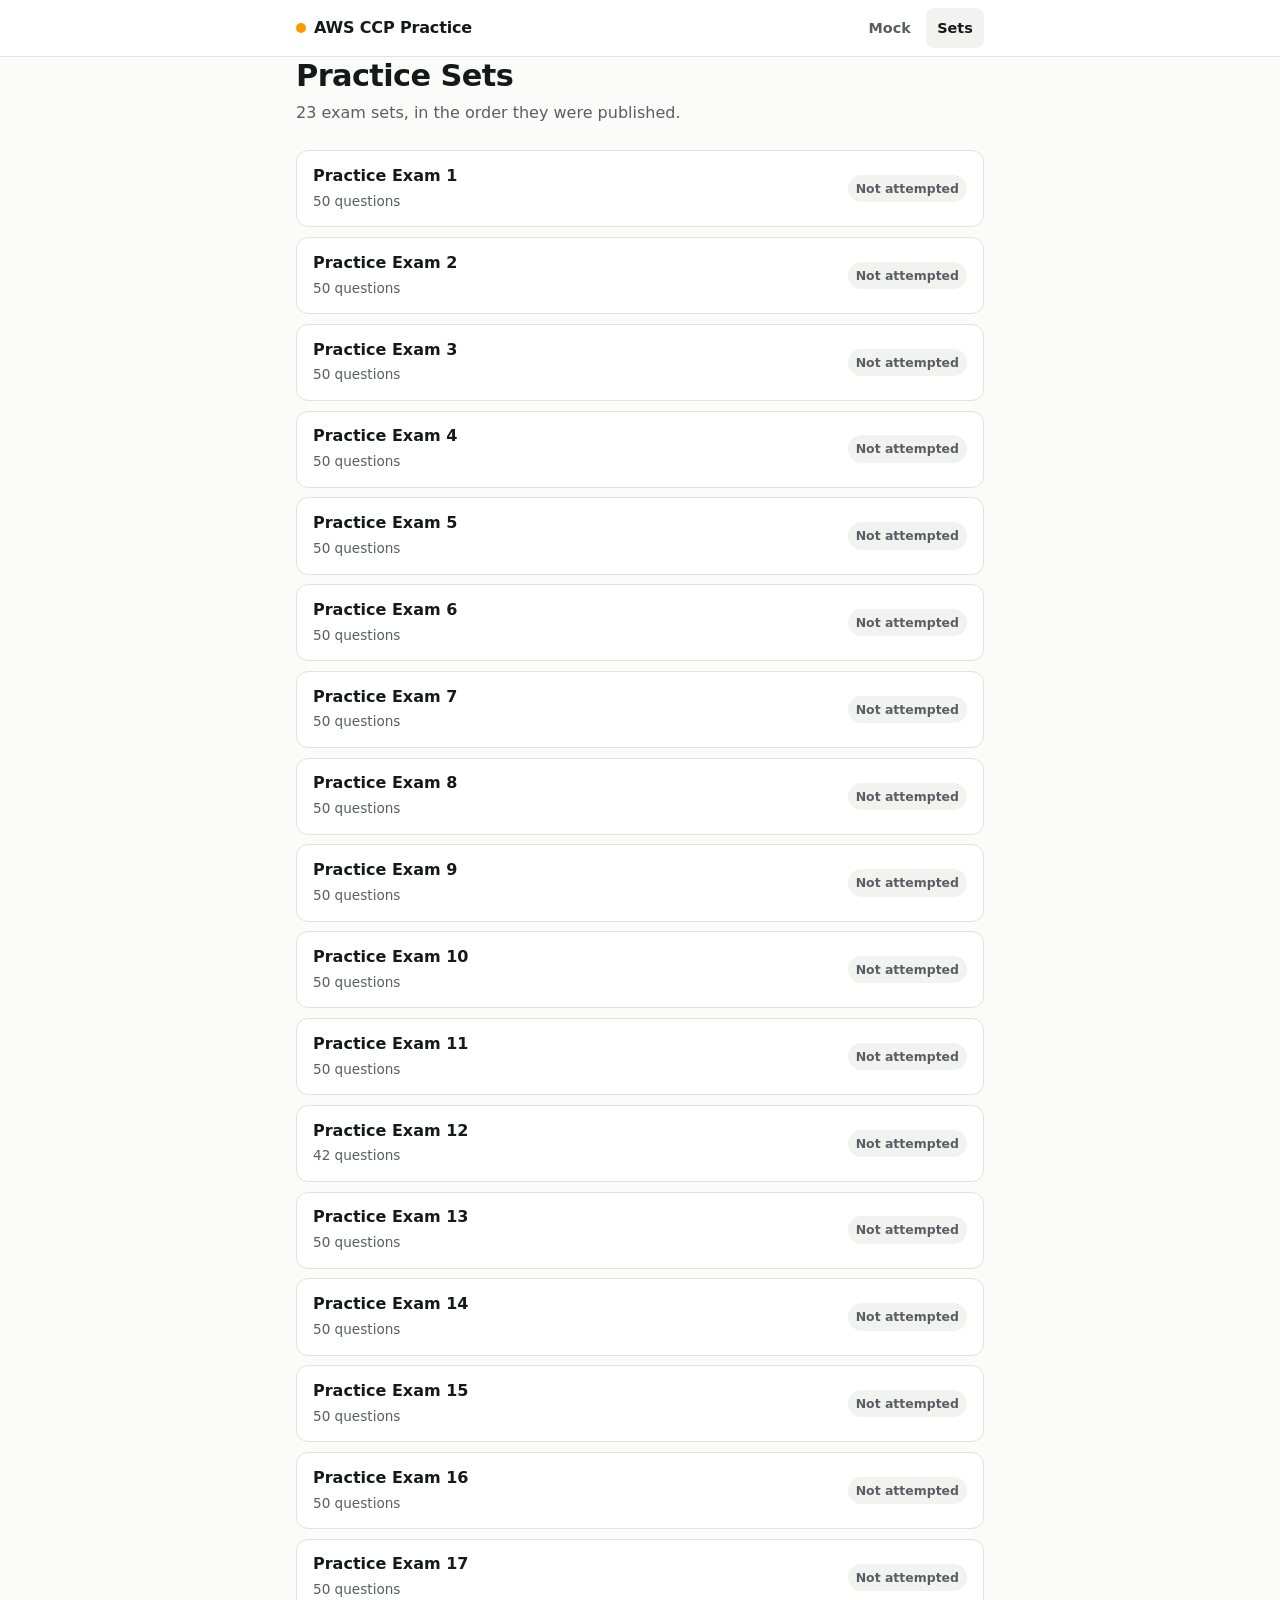
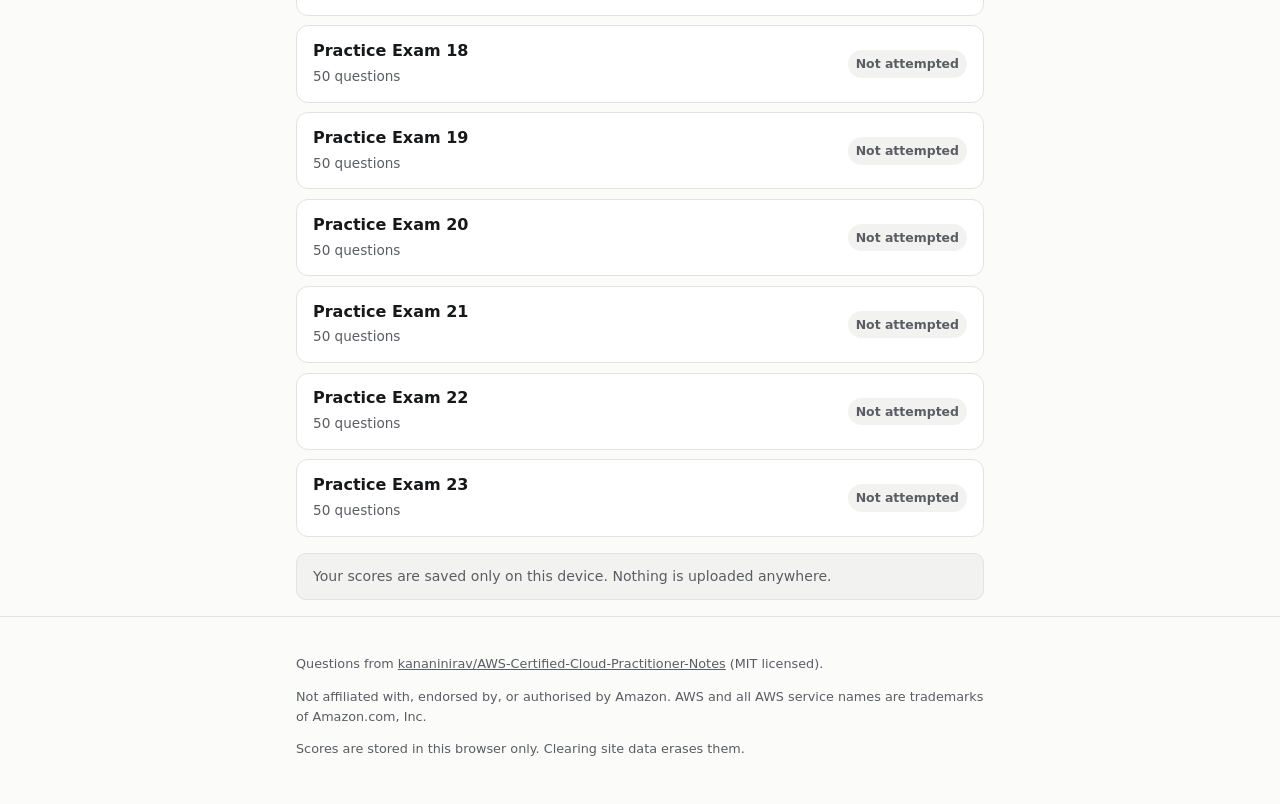
==== sets.html @ cf1a23a7 "AWS CCP Practice: offline PWA reviewer for 1,142 Cloud Practitioner questions Static vanilla HTML/CS" ====
<!DOCTYPE html>
<html lang="en">
<head>
<meta charset="utf-8">
<meta name="viewport" content="width=device-width, initial-scale=1, viewport-fit=cover">
<title>Practice Sets · AWS CCP Practice</title>
<meta name="description" content="The 23 published AWS Cloud Practitioner practice exam sets with your local scores.">
<meta name="theme-color" content="#ff9900">
<link rel="manifest" href="manifest.webmanifest">
<link rel="icon" href="assets/favicon.svg" type="image/svg+xml">
<link rel="apple-touch-icon" href="assets/icon-192.png">
<link rel="stylesheet" href="style.css">
<meta name="apple-mobile-web-app-capable" content="yes">
<meta name="apple-mobile-web-app-title" content="CCP Practice">
</head>
<body data-page="sets">

<header class="site-header">
  <div class="wrap">
    <a class="brand" href="index.html"><span class="dot"></span>AWS CCP Practice</a>
    <nav class="nav" aria-label="Main">
      <a href="index.html">Mock</a>
      <a href="sets.html" aria-current="page">Sets</a>
    </nav>
  </div>
</header>

<main class="wrap" id="app">
  <p class="lede">Loading exam sets…</p>
</main>

<footer class="site-footer">
  <div class="wrap">
    <p>
      Questions from
      <a href="https://github.com/kananinirav/AWS-Certified-Cloud-Practitioner-Notes" target="_blank" rel="noopener noreferrer">kananinirav/AWS-Certified-Cloud-Practitioner-Notes</a>
      (MIT licensed).
    </p>
    <p>Not affiliated with, endorsed by, or authorised by Amazon. AWS and all AWS service names are trademarks of Amazon.com, Inc.</p>
    <p>Scores are stored in this browser only. Clearing site data erases them.</p>
  </div>
</footer>

<script src="app.js"></script>
</body>
</html>
---- style.css ----
/* ============================================================================
   AWS CCP Practice — styles. Accessible-minimal, mobile-first, one column.
   ========================================================================== */

:root {
  --accent: #ff9900;
  --accent-ink: #1a1000;
  --bg: #fbfbfa;
  --surface: #ffffff;
  --surface-2: #f2f2f0;
  --ink: #17181a;
  --ink-2: #5a5d63;
  --line: #e2e2df;
  --ok: #147a4b;
  --bad: #c0392b;
  --warn: #a63b00;
  --radius: 12px;
  --tap: 48px;
  --maxw: 720px;
  color-scheme: light dark;
}

@media (prefers-color-scheme: dark) {
  :root {
    --bg: #131416;
    --surface: #1c1e21;
    --surface-2: #25282c;
    --ink: #f0f1f3;
    --ink-2: #a2a7ae;
    --line: #33373c;
    --ok: #4ade80;
    --bad: #f87171;
    --warn: #fdba74;
    --accent-ink: #1a1000;
  }
}

* { box-sizing: border-box; }

html { -webkit-text-size-adjust: 100%; }

body {
  margin: 0;
  background: var(--bg);
  color: var(--ink);
  font-family: system-ui, -apple-system, "Segoe UI", Roboto, "Helvetica Neue", Arial, sans-serif;
  font-size: 1rem;
  line-height: 1.55;
  padding-bottom: env(safe-area-inset-bottom);
}

.wrap {
  max-width: var(--maxw);
  margin: 0 auto;
  padding: 0 1rem;
}

/* ------------------------------------------------------------------ header */

.site-header {
  border-bottom: 1px solid var(--line);
  background: var(--surface);
  position: sticky;
  top: 0;
  z-index: 20;
}

.site-header .wrap {
  display: flex;
  align-items: center;
  justify-content: space-between;
  gap: 0.75rem;
  min-height: 56px;
}

.brand {
  font-weight: 700;
  font-size: 1rem;
  letter-spacing: -0.01em;
  color: var(--ink);
  text-decoration: none;
  display: inline-flex;
  align-items: center;
  gap: 0.5rem;
}

.brand .dot {
  width: 10px;
  height: 10px;
  border-radius: 50%;
  background: var(--accent);
  flex: none;
}

.nav { display: flex; gap: 0.25rem; }

.nav a {
  color: var(--ink-2);
  text-decoration: none;
  font-size: 0.9rem;
  font-weight: 600;
  padding: 0.5rem 0.7rem;
  border-radius: 8px;
  min-height: 40px;
  display: inline-flex;
  align-items: center;
}

.nav a[aria-current="page"] { color: var(--ink); background: var(--surface-2); }
.nav a:hover { color: var(--ink); }

/* ------------------------------------------------------------------- main */

main { padding: 1.5rem 0 3rem; }

h1 { font-size: 1.5rem; line-height: 1.25; letter-spacing: -0.02em; margin: 0 0 0.4rem; }
h2 { font-size: 1.1rem; margin: 2rem 0 0.75rem; letter-spacing: -0.01em; }
p.lede { color: var(--ink-2); margin: 0 0 1.5rem; }

/* ------------------------------------------------------------------ cards */

.card {
  background: var(--surface);
  border: 1px solid var(--line);
  border-radius: var(--radius);
  padding: 1rem;
}

.set-list { display: grid; gap: 0.6rem; padding: 0; margin: 0; list-style: none; }

.set-item {
  display: flex;
  align-items: center;
  justify-content: space-between;
  gap: 0.75rem;
  width: 100%;
  min-height: var(--tap);
  padding: 0.8rem 1rem;
  background: var(--surface);
  border: 1px solid var(--line);
  border-radius: var(--radius);
  color: var(--ink);
  font: inherit;
  text-align: left;
  cursor: pointer;
}

.set-item:hover { border-color: var(--accent); }
.set-item:focus-visible { outline: 3px solid var(--accent); outline-offset: 2px; }

.set-item .name { font-weight: 600; }
.set-item .meta { color: var(--ink-2); font-size: 0.85rem; font-weight: 400; }

.badge {
  font-size: 0.78rem;
  font-weight: 700;
  padding: 0.25rem 0.5rem;
  border-radius: 999px;
  background: var(--surface-2);
  color: var(--ink-2);
  white-space: nowrap;
  flex: none;
}

.badge[data-tone="good"] { background: color-mix(in srgb, var(--ok) 18%, transparent); color: var(--ok); }
.badge[data-tone="mid"] { background: color-mix(in srgb, var(--accent) 25%, transparent); color: var(--warn); }
.badge[data-tone="bad"] { background: color-mix(in srgb, var(--bad) 16%, transparent); color: var(--bad); }

/* ----------------------------------------------------------------- inputs */

fieldset { border: 0; padding: 0; margin: 0 0 1.25rem; }
legend { font-weight: 700; font-size: 0.95rem; margin-bottom: 0.5rem; padding: 0; }

.chip-row { display: flex; flex-wrap: wrap; gap: 0.5rem; }

.chip {
  min-height: var(--tap);
  padding: 0.6rem 0.9rem;
  border-radius: 999px;
  border: 1.5px solid var(--line);
  background: var(--surface);
  color: var(--ink);
  font: inherit;
  font-weight: 600;
  font-variant-numeric: tabular-nums;
  cursor: pointer;
  flex: 1 1 calc(33.333% - 0.5rem);
  min-width: 0;
  white-space: nowrap;
}

.chip[aria-pressed="true"] {
  border-color: var(--accent);
  background: var(--accent);
  color: var(--accent-ink);
}

.chip:focus-visible { outline: 3px solid var(--accent); outline-offset: 2px; }

.switch {
  display: flex;
  align-items: center;
  gap: 0.7rem;
  min-height: var(--tap);
  cursor: pointer;
  user-select: none;
}

.switch input { width: 22px; height: 22px; accent-color: var(--accent); flex: none; }

/* ---------------------------------------------------------------- buttons */

.btn {
  display: inline-flex;
  align-items: center;
  justify-content: center;
  gap: 0.5rem;
  min-height: var(--tap);
  padding: 0.75rem 1.25rem;
  border-radius: 10px;
  border: 1.5px solid var(--line);
  background: var(--surface);
  color: var(--ink);
  font: inherit;
  font-weight: 650;
  cursor: pointer;
  text-decoration: none;
}

.btn:focus-visible { outline: 3px solid var(--accent); outline-offset: 2px; }
.btn:disabled { opacity: 0.45; cursor: not-allowed; }

.btn-primary {
  background: var(--accent);
  border-color: var(--accent);
  color: var(--accent-ink);
}

.btn-block { width: 100%; }
.btn-ghost { background: transparent; border-color: transparent; color: var(--ink-2); }
.btn-ghost:hover { background: var(--surface-2); color: var(--ink); }

.btn-row { display: flex; flex-wrap: wrap; gap: 0.6rem; margin-top: 1rem; }
.btn-row > .btn { flex: 1 1 auto; }

/* ------------------------------------------------------------ exam runner */

/* During an exam the screen is dedicated to the question: hide page chrome,
   and let the question list own the scroll. */
body.is-exam { padding-bottom: 0; }
body.is-exam .site-footer { display: none; }
body.is-exam main { padding: 0; }
body.is-exam .wrap { max-width: none; padding: 0; }

.exam {
  display: flex;
  flex-direction: column;
  min-height: calc(100dvh - 57px);
}

.exam-top { padding: 0.85rem 1rem 0; max-width: var(--maxw); margin: 0 auto; width: 100%; }

.progress {
  height: 6px;
  background: var(--surface-2);
  border-radius: 999px;
  overflow: hidden;
  margin-bottom: 0.55rem;
}

.progress > i {
  display: block;
  height: 100%;
  background: var(--accent);
  border-radius: 999px;
  transition: width 180ms ease;
}

@media (prefers-reduced-motion: reduce) {
  .progress > i { transition: none; }
}

.exam-stats {
  display: flex;
  justify-content: space-between;
  align-items: center;
  font-size: 0.85rem;
  color: var(--ink-2);
  gap: 0.5rem;
  max-width: var(--maxw);
  margin: 0 auto;
}

.exam-stats .clock { font-variant-numeric: tabular-nums; }

.exam-body { flex: 1; padding: 1.25rem 1rem 7rem; max-width: var(--maxw); margin: 0 auto; width: 100%; }

.exam-abandon {
  display: block;
  margin: 0 auto 1rem;
  max-width: var(--maxw);
}

.q-stem { font-size: 1.06rem; font-weight: 600; line-height: 1.5; margin: 0 0 1.1rem; }

.q-hint {
  display: inline-block;
  font-size: 0.78rem;
  font-weight: 700;
  text-transform: uppercase;
  letter-spacing: 0.04em;
  color: var(--warn);
  background: color-mix(in srgb, var(--accent) 20%, transparent);
  padding: 0.2rem 0.5rem;
  border-radius: 6px;
  margin-bottom: 0.7rem;
}

.options { display: grid; gap: 0.6rem; }

.option {
  display: flex;
  align-items: flex-start;
  gap: 0.75rem;
  padding: 0.85rem 1rem;
  min-height: var(--tap);
  border: 1.5px solid var(--line);
  border-radius: 10px;
  background: var(--surface);
  cursor: pointer;
  line-height: 1.45;
}

.option:hover { border-color: color-mix(in srgb, var(--accent) 60%, var(--line)); }

.option input {
  margin: 0.2rem 0 0;
  width: 20px;
  height: 20px;
  accent-color: var(--accent);
  flex: none;
}

.option .letter { font-weight: 700; color: var(--ink-2); flex: none; min-width: 1.1rem; }
.option:has(input:checked) { border-color: var(--accent); background: color-mix(in srgb, var(--accent) 8%, var(--surface)); }
.option:has(input:focus-visible) { outline: 3px solid var(--accent); outline-offset: 2px; }

/* Bottom action bar */
.exam-bar {
  position: fixed;
  left: 0;
  right: 0;
  bottom: 0;
  background: color-mix(in srgb, var(--surface) 92%, transparent);
  backdrop-filter: blur(8px);
  border-top: 1px solid var(--line);
  padding: 0.7rem 1rem calc(0.7rem + env(safe-area-inset-bottom));
  z-index: 30;
}

.exam-bar .inner {
  max-width: var(--maxw);
  margin: 0 auto;
  display: flex;
  align-items: center;
  gap: 0.5rem;
}

.exam-bar .btn { flex: 1 1 0; }

.counter-btn {
  flex: 0 0 auto;
  min-width: 76px;
  min-height: var(--tap);
  border-radius: 10px;
  border: 1.5px solid var(--line);
  background: var(--surface);
  color: var(--ink);
  font: inherit;
  font-weight: 700;
  font-variant-numeric: tabular-nums;
  cursor: pointer;
  padding: 0 0.5rem;
}

.counter-btn:focus-visible { outline: 3px solid var(--accent); outline-offset: 2px; }

/* Answer grid sheet */
.sheet-backdrop {
  position: fixed;
  inset: 0;
  background: rgba(0, 0, 0, 0.45);
  z-index: 40;
  display: flex;
  align-items: flex-end;
  justify-content: center;
}

.sheet {
  background: var(--surface);
  width: 100%;
  max-width: var(--maxw);
  border-radius: 16px 16px 0 0;
  padding: 1rem 1rem calc(1rem + env(safe-area-inset-bottom));
  max-height: 80dvh;
  overflow: auto;
}

.sheet h2 { margin: 0 0 0.75rem; font-size: 1rem; }

.grid { display: grid; grid-template-columns: repeat(auto-fill, minmax(46px, 1fr)); gap: 0.4rem; }

.grid button {
  min-height: 46px;
  border-radius: 8px;
  border: 1.5px solid var(--line);
  background: var(--surface);
  color: var(--ink-2);
  font: inherit;
  font-weight: 600;
  font-variant-numeric: tabular-nums;
  cursor: pointer;
}

.grid button[data-state="answered"] {
  background: color-mix(in srgb, var(--accent) 22%, var(--surface));
  border-color: color-mix(in srgb, var(--accent) 55%, var(--line));
  color: var(--ink);
}

/* Answering the current question should still read as "answered". */
.grid button[data-state="current"] {
  border-color: var(--accent);
  box-shadow: inset 0 0 0 2px var(--accent);
  color: var(--ink);
  font-weight: 800;
}

.grid button[data-state="current"][data-answered="true"] {
  background: color-mix(in srgb, var(--accent) 22%, var(--surface));
}

.grid button:focus-visible { outline: 3px solid var(--accent); outline-offset: 1px; }

.legend-row {
  display: flex;
  flex-wrap: wrap;
  gap: 1rem;
  margin: 0.9rem 0 0;
  font-size: 0.8rem;
  color: var(--ink-2);
}

.legend-row span { display: inline-flex; align-items: center; gap: 0.4rem; }
.legend-row i { width: 14px; height: 14px; border-radius: 4px; border: 1.5px solid var(--line); display: inline-block; }
.legend-row i[data-state="answered"] { background: color-mix(in srgb, var(--accent) 22%, var(--surface)); border-color: color-mix(in srgb, var(--accent) 55%, var(--line)); }

/* ----------------------------------------------------------------- results */

.score-hero {
  text-align: center;
  padding: 1.5rem 1rem;
  border-radius: var(--radius);
  background: var(--surface);
  border: 1px solid var(--line);
}

.score-big {
  font-size: 2.6rem;
  font-weight: 800;
  letter-spacing: -0.03em;
  line-height: 1.1;
  font-variant-numeric: tabular-nums;
}

.score-pct { color: var(--ink-2); font-size: 0.95rem; margin-top: 0.25rem; }

.review-list { display: grid; gap: 0.75rem; margin-top: 1rem; }

.review-item { border: 1px solid var(--line); border-radius: var(--radius); background: var(--surface); padding: 0.9rem 1rem; }
.review-item[data-result="correct"] { border-left: 4px solid var(--ok); }
.review-item[data-result="wrong"] { border-left: 4px solid var(--bad); }
.review-item[data-result="blank"] { border-left: 4px solid var(--ink-2); }

.review-item .rq { font-weight: 600; margin: 0 0 0.6rem; line-height: 1.45; }
.review-item .rq .num { color: var(--ink-2); font-weight: 700; margin-right: 0.4rem; }

.answer-line { font-size: 0.9rem; margin: 0.25rem 0; }
.answer-line .lbl { color: var(--ink-2); }
.answer-line .you { color: var(--bad); font-weight: 700; }
.answer-line .key { color: var(--ok); font-weight: 700; }
.answer-line .you.ok { color: var(--ok); }
.blank-note { color: var(--ink-2); font-style: italic; }

/* Review: full option text, with the correct answer and your pick marked */
.review-options {
  list-style: none;
  margin: 0.6rem 0 0;
  padding: 0;
  display: grid;
  gap: 0.35rem;
}

.review-option {
  display: grid;
  grid-template-columns: 1.1rem 1fr auto;
  gap: 0.55rem;
  align-items: baseline;
  padding: 0.5rem 0.7rem;
  border-radius: 8px;
  border: 1px solid var(--line);
  font-size: 0.92rem;
  line-height: 1.4;
}

.review-option .letter { color: var(--ink-2); font-weight: 700; }
.review-option .opt-text { min-width: 0; }

.review-option .opt-mark {
  font-size: 0.7rem;
  font-weight: 800;
  text-transform: uppercase;
  letter-spacing: 0.03em;
  white-space: nowrap;
  align-self: center;
}

/* The correct option is always shown, even if you got it wrong. */
.review-option[data-key="true"] {
  border-color: color-mix(in srgb, var(--ok) 55%, var(--line));
  background: color-mix(in srgb, var(--ok) 12%, var(--surface));
}
.review-option[data-key="true"] .letter { color: var(--ok); }
.review-option[data-key="true"] .opt-mark { color: var(--ok); }

/* What you picked, when it was wrong. */
.review-option[data-yours="true"][data-key="false"] {
  border-color: color-mix(in srgb, var(--bad) 55%, var(--line));
  background: color-mix(in srgb, var(--bad) 12%, var(--surface));
}
.review-option[data-yours="true"][data-key="false"] .letter { color: var(--bad); }
.review-option[data-yours="true"][data-key="false"] .opt-mark { color: var(--bad); }

.review-option[data-yours="true"][data-key="true"] .opt-mark { color: var(--ok); }

@media (max-width: 420px) {
  .review-option { grid-template-columns: 1.1rem 1fr; }
  .review-option .opt-mark { grid-column: 2; justify-self: start; }
}

.explain {
  margin-top: 0.7rem;
  padding-top: 0.7rem;
  border-top: 1px dashed var(--line);
  font-size: 0.9rem;
  color: var(--ink-2);
}

.explain a { color: var(--accent); word-break: break-word; }

/* ------------------------------------------------------------------ misc */

.site-footer {
  border-top: 1px solid var(--line);
  padding: 1.5rem 0 2rem;
  font-size: 0.8rem;
  color: var(--ink-2);
}

.site-footer a { color: var(--ink-2); }

.hide { display: none !important; }

.notice {
  background: var(--surface-2);
  border: 1px solid var(--line);
  border-radius: 10px;
  padding: 0.75rem 1rem;
  font-size: 0.88rem;
  color: var(--ink-2);
  margin: 1rem 0;
}

.empty { text-align: center; color: var(--ink-2); padding: 2rem 1rem; }

.row-between { display: flex; align-items: center; justify-content: space-between; gap: 0.75rem; }

.toggle-label { font-size: 0.9rem; color: var(--ink-2); }

@media (min-width: 640px) {
  h1 { font-size: 1.9rem; }
  .exam-body { padding-bottom: 6rem; }
}
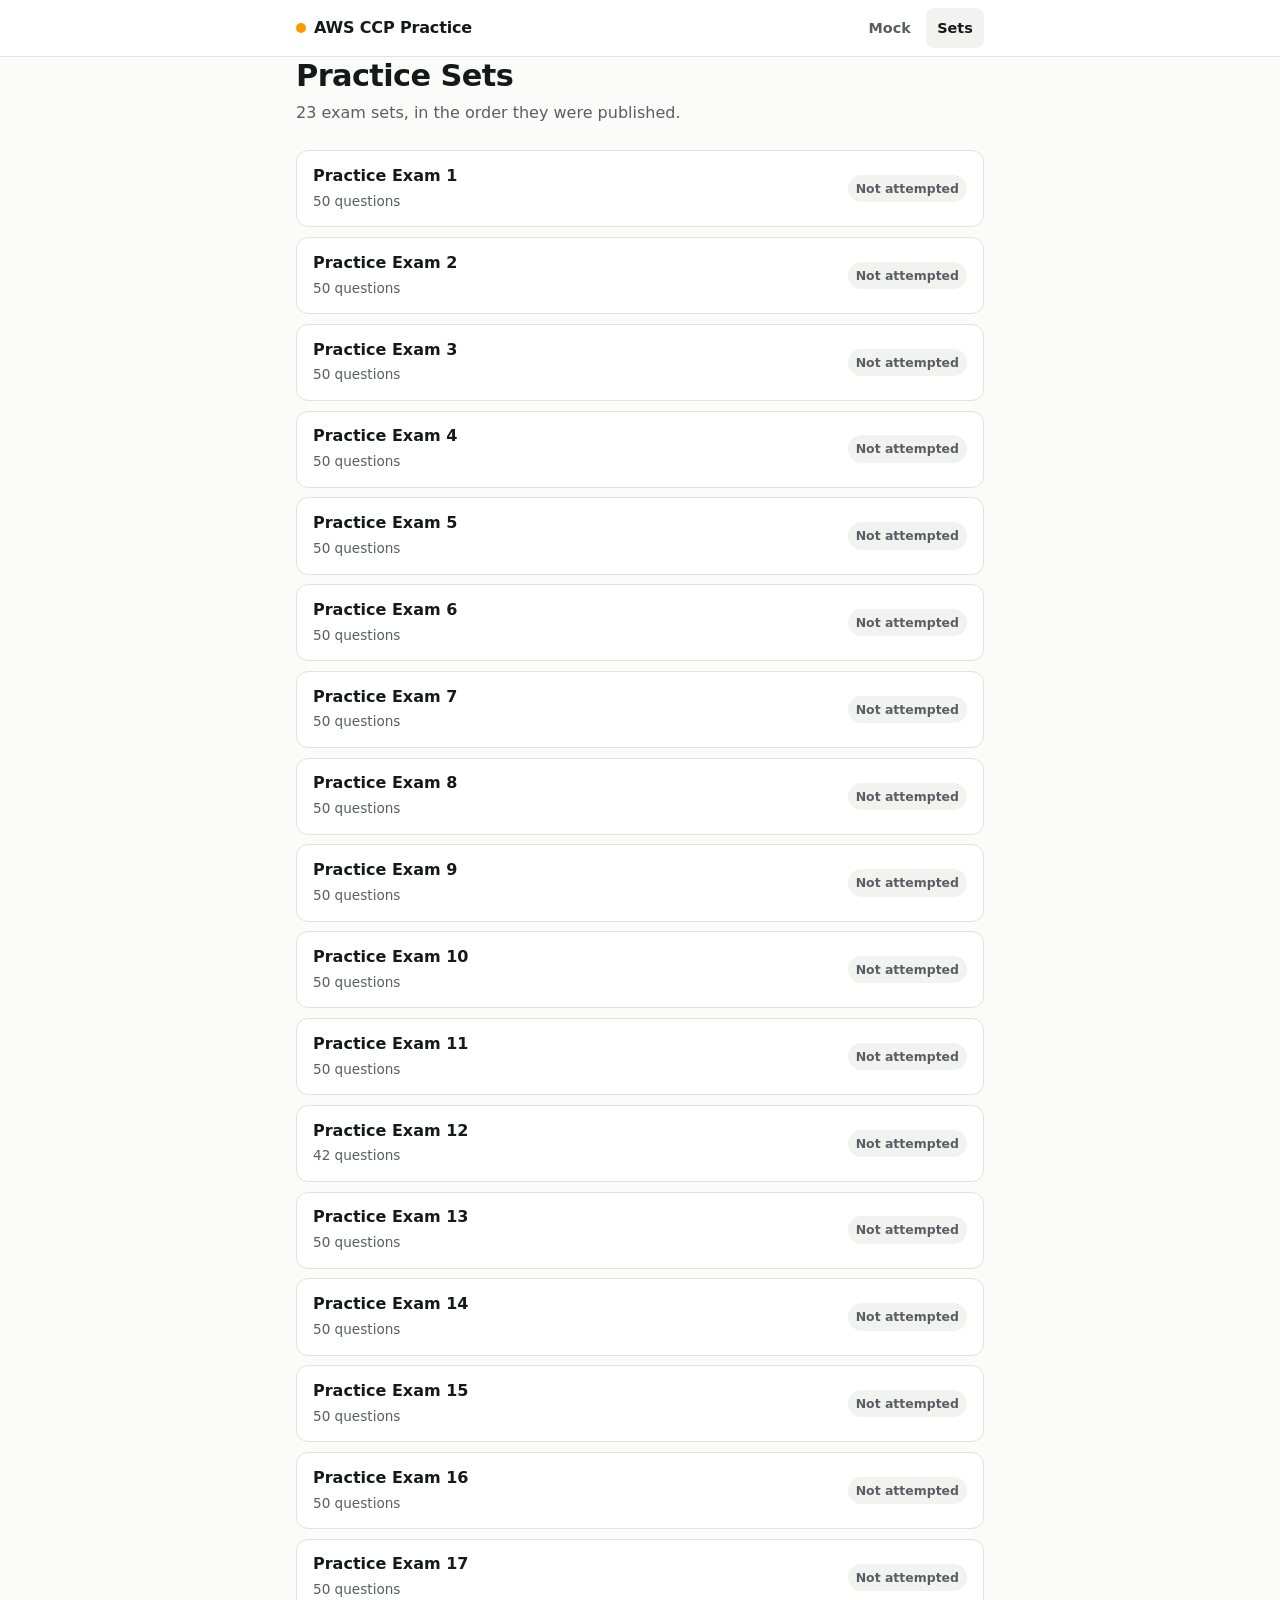
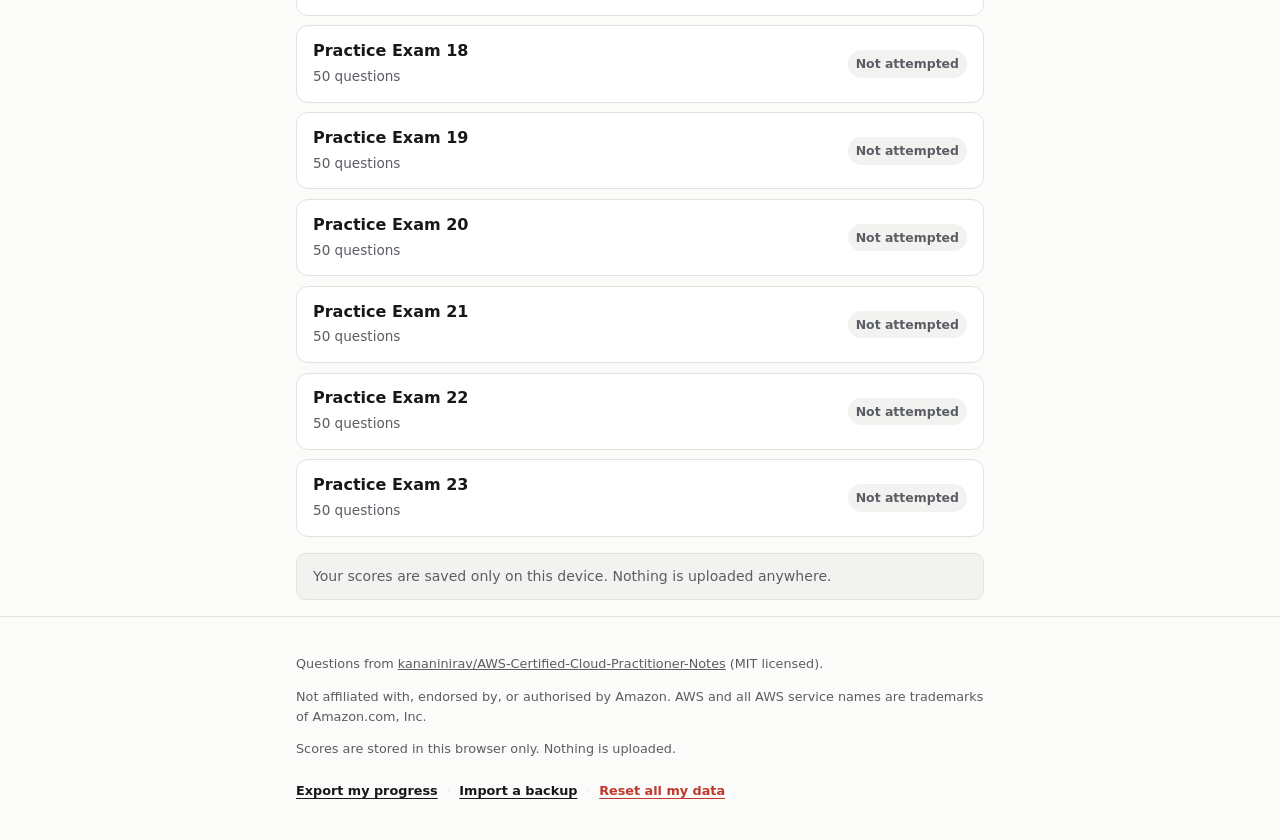
==== commit ef2df28e: "Add Reset all my data, plus import/export in a shared footer control Reset clears every ccp:* key be" ====
--- a/sets.html
+++ b/sets.html
@@ -37,7 +37,8 @@
       (MIT licensed).
     </p>
     <p>Not affiliated with, endorsed by, or authorised by Amazon. AWS and all AWS service names are trademarks of Amazon.com, Inc.</p>
-    <p>Scores are stored in this browser only. Clearing site data erases them.</p>
+    <p>Scores are stored in this browser only. Nothing is uploaded.</p>
+    <div class="data-controls" data-data-controls></div>
   </div>
 </footer>
 
--- a/style.css
+++ b/style.css
@@ -569,6 +569,37 @@
 
 .site-footer a { color: var(--ink-2); }
 
+/* Footer data controls: Export · Import · Reset */
+.data-controls { margin-top: 1rem; }
+
+.data-controls-row {
+  display: flex;
+  flex-wrap: wrap;
+  align-items: center;
+  gap: 0.35rem 0.55rem;
+}
+
+.data-controls .sep { color: var(--line); }
+
+.btn-link {
+  background: none;
+  border: 0;
+  padding: 0.4rem 0;
+  font: inherit;
+  font-weight: 650;
+  color: var(--ink);
+  text-decoration: underline;
+  text-underline-offset: 3px;
+  cursor: pointer;
+  border-radius: 4px;
+}
+
+.btn-link:hover { color: var(--accent); }
+.btn-link:focus-visible { outline: 3px solid var(--accent); outline-offset: 2px; }
+
+.btn-link-danger { color: var(--bad); }
+.btn-link-danger:hover { color: var(--bad); filter: brightness(1.15); }
+
 .hide { display: none !important; }
 
 .notice {
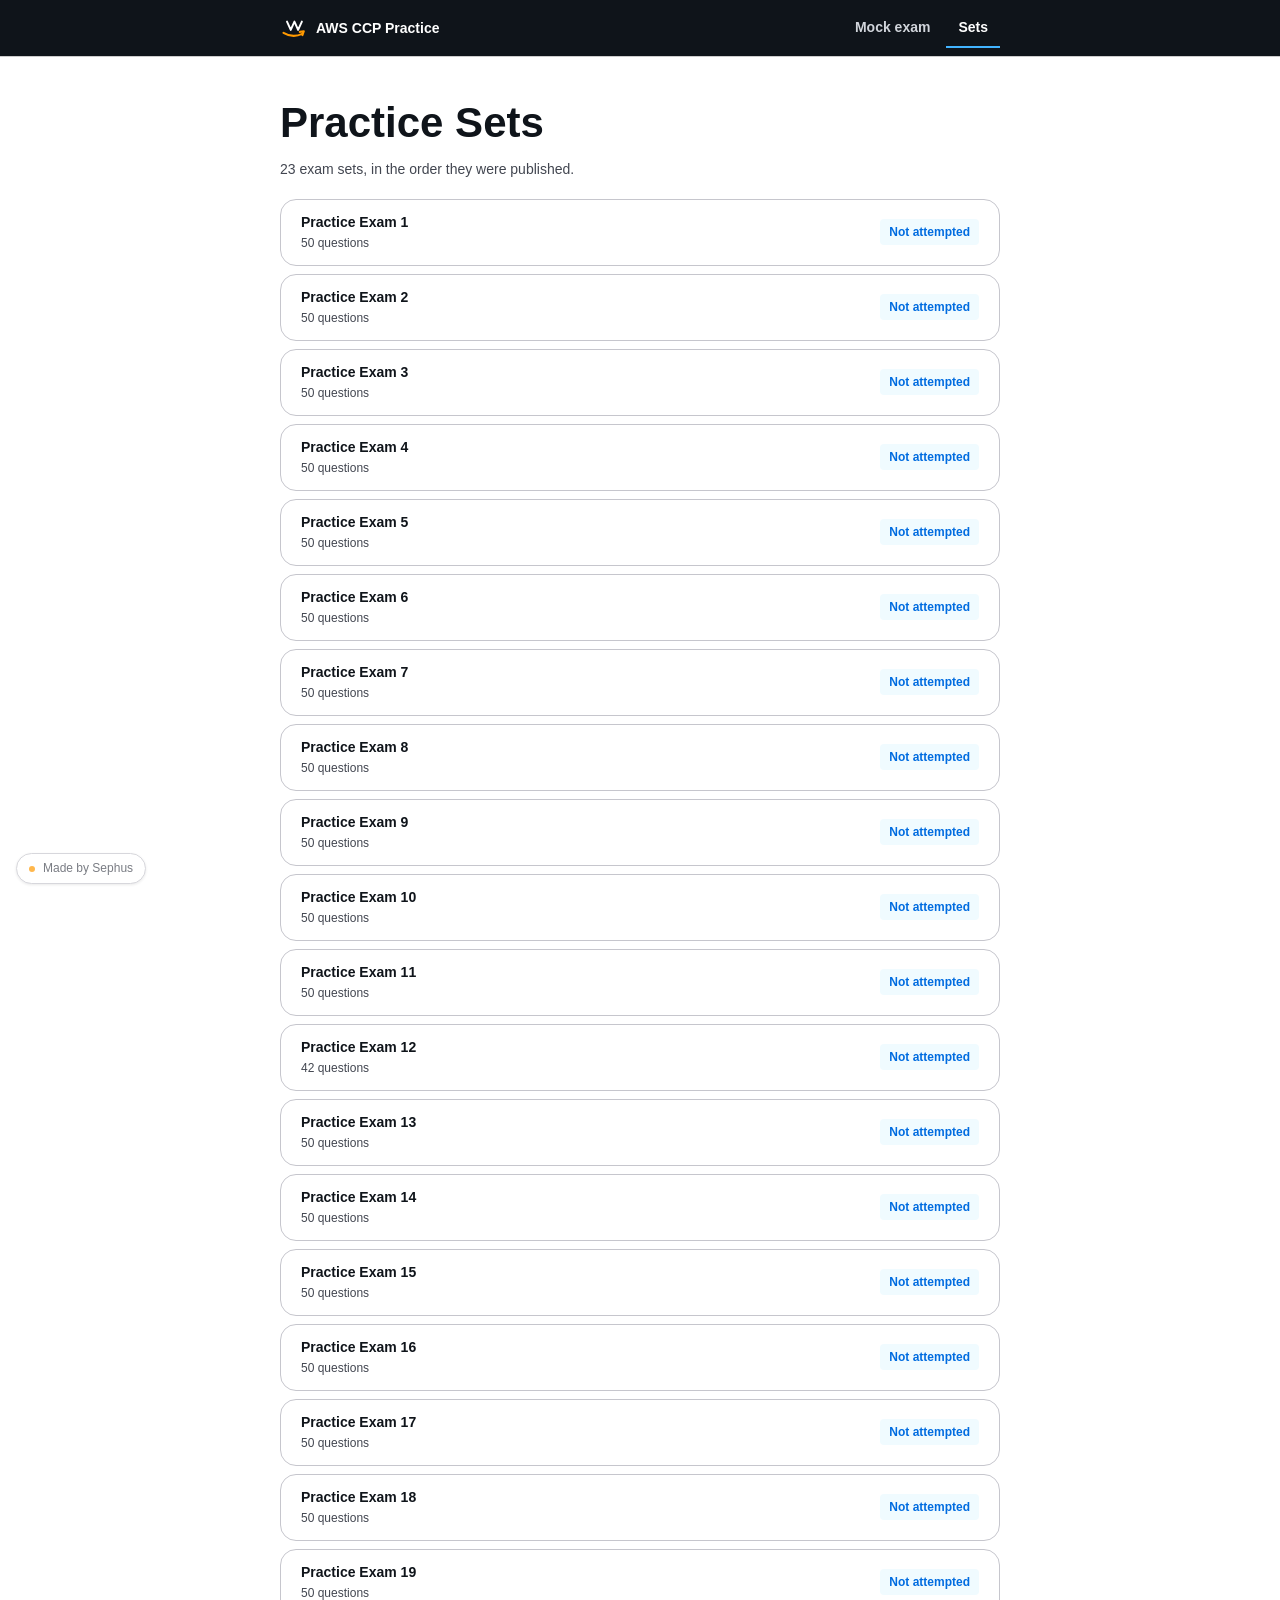
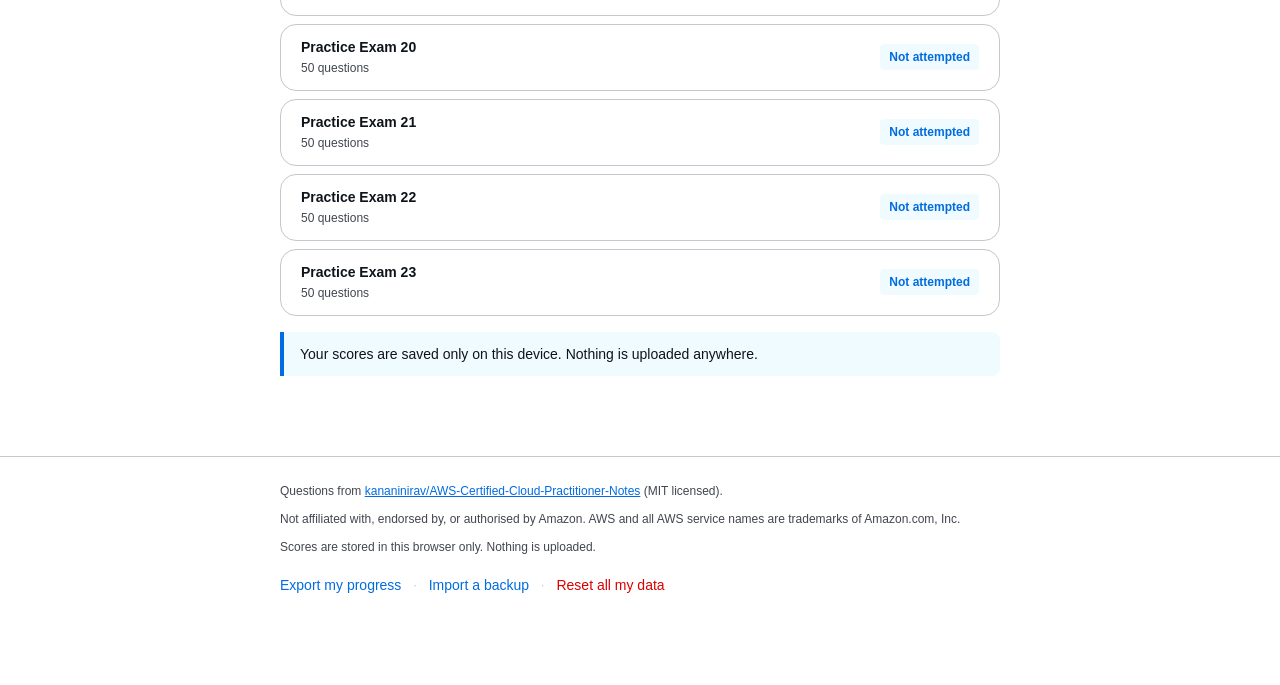
==== commit 689c8776: "Apply the AWS Cloudscape design system; add custom count and Sephus credit Design system: - style.cs" ====
--- a/sets.html
+++ b/sets.html
@@ -9,7 +9,7 @@
 <link rel="manifest" href="manifest.webmanifest">
 <link rel="icon" href="assets/favicon.svg" type="image/svg+xml">
 <link rel="apple-touch-icon" href="assets/icon-192.png">
-<link rel="stylesheet" href="style.css">
+<link rel="stylesheet" href="style.css?v=9">
 <meta name="apple-mobile-web-app-capable" content="yes">
 <meta name="apple-mobile-web-app-title" content="CCP Practice">
 </head>
@@ -17,10 +17,17 @@
 
 <header class="site-header">
   <div class="wrap">
-    <a class="brand" href="index.html"><span class="dot"></span>AWS CCP Practice</a>
+    <a class="brand" href="index.html">
+      <svg width="28" height="28" viewBox="0 0 32 32" aria-hidden="true" focusable="false">
+        <path d="M4 21.5c5.6 3.4 13 5 21.4 1.2" fill="none" stroke="#ff9900" stroke-width="2.4" stroke-linecap="round"/>
+        <path d="M22.6 20.4l4.6-.7-1.6 4.4" fill="none" stroke="#ff9900" stroke-width="2.4" stroke-linecap="round" stroke-linejoin="round"/>
+        <path d="M8 8.6l4.3 9.6 4.2-9.6 4.2 9.6L25 8.6" fill="none" stroke="#ffffff" stroke-width="2.2" stroke-linecap="round" stroke-linejoin="round"/>
+      </svg>
+      AWS CCP Practice
+    </a>
     <nav class="nav" aria-label="Main">
-      <a href="index.html">Mock</a>
-      <a href="sets.html" aria-current="page">Sets</a>
+      <a href="index.html" title="Mock exam">Mock exam</a>
+      <a href="sets.html" aria-current="page" title="Practice sets">Sets</a>
     </nav>
   </div>
 </header>
@@ -42,6 +49,6 @@
   </div>
 </footer>
 
-<script src="app.js"></script>
+<script src="app.js?v=9"></script>
 </body>
 </html>
--- a/style.css
+++ b/style.css
@@ -1,256 +1,709 @@
 /* ============================================================================
-   AWS CCP Practice — styles. Accessible-minimal, mobile-first, one column.
+   AWS CCP Practice — styles
+
+   Built on the AWS Cloudscape design system visual foundation.
+   https://cloudscape.design/foundation/visual-foundation/
+
+   Custom properties below mirror Cloudscape CTI token names
+   (Category > Type > Item > State), and their values are copied from the official
+   @cloudscape-design/design-tokens package (index-visual-refresh.json) rather than
+   eyeballed. Reference the variables below in component styles; never write raw
+   hex values inline.
+
+   We are not loading Cloudscape's React component library — this is vanilla DOM —
+   so the components here are custom, but they follow Cloudscape's visual specs:
+   pill buttons (radius 20px), 16px containers, 8px inputs, 14px Open Sans body,
+   blue primary actions, and strict light/dark parity.
    ========================================================================== */
 
 :root {
-  --accent: #ff9900;
-  --accent-ink: #1a1000;
-  --bg: #fbfbfa;
-  --surface: #ffffff;
-  --surface-2: #f2f2f0;
-  --ink: #17181a;
-  --ink-2: #5a5d63;
-  --line: #e2e2df;
-  --ok: #147a4b;
-  --bad: #c0392b;
-  --warn: #a63b00;
-  --radius: 12px;
-  --tap: 48px;
-  --maxw: 720px;
   color-scheme: light dark;
+
+  /* --- Typography ------------------------------------------------------- */
+  --font-family-base: 'Open Sans', 'Helvetica Neue', Roboto, Arial, sans-serif;
+  --font-family-monospace: Monaco, Menlo, Consolas, 'Courier Prime', Courier, monospace;
+
+  --font-size-body-s: 12px;
+  --font-size-body-m: 14px;
+  --font-size-heading-xs: 14px;
+  --font-size-heading-s: 16px;
+  --font-size-heading-m: 18px;
+  --font-size-heading-l: 20px;
+  --font-size-heading-xl: 24px;
+  --font-size-display-l: 42px;
+
+  --line-height-body-m: 20px;
+  --line-height-heading-l: 24px;
+
+  --font-weight-bold: 700;
+  --font-weight-normal: 400;
+
+  /* --- Border radii ----------------------------------------------------- */
+  --border-radius-container: 16px;
+  --border-radius-button: 20px;
+  --border-radius-input: 8px;
+  --border-radius-badge: 4px;
+  --border-radius-item: 8px;
+
+  --border-width-button: 2px;
+  --border-width-field: 1px;
+
+  /* --- Spacing (Cloudscape "comfortable" density) ----------------------- */
+  --space-xxxs: 2px;
+  --space-xxs: 4px;
+  --space-xs: 8px;
+  --space-s: 12px;
+  --space-m: 16px;
+  --space-l: 20px;
+  --space-xl: 24px;
+  --space-xxl: 32px;
+  --space-xxxl: 40px;
+
+  --space-container-horizontal: 20px;
+  --space-button-horizontal: 20px;
+  --space-card-horizontal: 20px;
+  --space-card-vertical: 16px;
+
+  /* --- Colour: light mode ----------------------------------------------- */
+  --color-background-layout-main: #ffffff;
+  --color-background-container-content: #ffffff;
+  --color-background-container-header: #ffffff;
+  --color-background-input-default: #ffffff;
+  --color-background-control-default: #ffffff;
+  --color-background-button-normal-default: #ffffff;
+  --color-background-button-normal-hover: #f0fbff;
+  --color-background-button-primary-default: #006ce0;
+  --color-background-button-primary-hover: #002b66;
+  --color-background-button-primary-active: #002b66;
+  --color-background-item-selected: #f0fbff;
+  --color-background-status-success: #effff1;
+  --color-background-status-error: #fff5f5;
+  --color-background-status-warning: #fffcef;
+  --color-background-status-info: #f0fbff;
+
+  --color-border-divider-default: #c6c6cd;
+  --color-border-input-default: #8c8c94;
+  --color-border-input-focused: #006ce0;
+  --color-border-item-focused: #006ce0;
+  --color-border-item-selected: #006ce0;
+  --color-border-button-normal-default: #006ce0;
+  --color-border-status-success: #00802f;
+  --color-border-status-error: #db0000;
+  --color-border-status-warning: #855900;
+
+  --color-text-body-default: #0f141a;
+  --color-text-body-secondary: #424650;
+  --color-text-heading-default: #0f141a;
+  --color-text-label: #0f141a;
+  --color-text-interactive-default: #424650;
+  --color-text-interactive-hover: #0f141a;
+  --color-text-accent: #006ce0;
+  --color-text-button-primary-default: #ffffff;
+  --color-text-button-normal-default: #006ce0;
+  --color-text-status-success: #00802f;
+  --color-text-status-error: #db0000;
+  --color-text-status-warning: #855900;
+  --color-text-status-info: #006ce0;
+
+  --color-background-control-checked: #006ce0;
+  --color-foreground-control-default: #ffffff;
+
+  --color-shadow-default: rgba(0, 7, 22, 0.12);
+  --color-shadow-scrim: rgba(0, 7, 22, 0.5);
 }
 
 @media (prefers-color-scheme: dark) {
   :root {
-    --bg: #131416;
-    --surface: #1c1e21;
-    --surface-2: #25282c;
-    --ink: #f0f1f3;
-    --ink-2: #a2a7ae;
-    --line: #33373c;
-    --ok: #4ade80;
-    --bad: #f87171;
-    --warn: #fdba74;
-    --accent-ink: #1a1000;
+    --color-background-layout-main: #161d26;
+    --color-background-container-content: #161d26;
+    --color-background-container-header: #161d26;
+    --color-background-input-default: #161d26;
+    --color-background-control-default: #161d26;
+    --color-background-button-normal-default: #161d26;
+    --color-background-button-normal-hover: #1b232d;
+    --color-background-button-primary-default: #42b4ff;
+    --color-background-button-primary-hover: #75cfff;
+    --color-background-button-primary-active: #42b4ff;
+    --color-background-item-selected: #001129;
+    --color-background-status-success: #001401;
+    --color-background-status-error: #1f0000;
+    --color-background-status-warning: #1f1200;
+    --color-background-status-info: #001129;
+
+    --color-border-divider-default: #424650;
+    --color-border-input-default: #656871;
+    --color-border-input-focused: #42b4ff;
+    --color-border-item-focused: #42b4ff;
+    --color-border-item-selected: #42b4ff;
+    --color-border-button-normal-default: #42b4ff;
+    --color-border-status-success: #2bb534;
+    --color-border-status-error: #ff7a7a;
+    --color-border-status-warning: #fbd332;
+
+    --color-text-body-default: #c6c6cd;
+    --color-text-body-secondary: #c6c6cd;
+    --color-text-heading-default: #ebebf0;
+    --color-text-label: #dedee3;
+    --color-text-interactive-default: #dedee3;
+    --color-text-interactive-hover: #f9f9fa;
+    --color-text-accent: #42b4ff;
+    --color-text-button-primary-default: #0f141a;
+    --color-text-button-normal-default: #42b4ff;
+    --color-text-status-success: #2bb534;
+    --color-text-status-error: #ff7a7a;
+    --color-text-status-warning: #fbd332;
+    --color-text-status-info: #42b4ff;
+
+    --color-background-control-checked: #42b4ff;
+    --color-foreground-control-default: #161d26;
+
+    --color-shadow-default: rgba(0, 0, 0, 0.4);
+    --color-shadow-scrim: rgba(0, 0, 0, 0.6);
   }
 }
 
-* { box-sizing: border-box; }
-
-html { -webkit-text-size-adjust: 100%; }
+/* ------------------------------------------------------------------ base */
+
+*,
+*::before,
+*::after {
+  box-sizing: border-box;
+}
+
+html {
+  -webkit-text-size-adjust: 100%;
+}
 
 body {
   margin: 0;
-  background: var(--bg);
-  color: var(--ink);
-  font-family: system-ui, -apple-system, "Segoe UI", Roboto, "Helvetica Neue", Arial, sans-serif;
-  font-size: 1rem;
-  line-height: 1.55;
+  background: var(--color-background-layout-main);
+  color: var(--color-text-body-default);
+  font-family: var(--font-family-base);
+  font-size: var(--font-size-body-m);
+  line-height: var(--line-height-body-m);
   padding-bottom: env(safe-area-inset-bottom);
+  -webkit-font-smoothing: antialiased;
 }
 
 .wrap {
-  max-width: var(--maxw);
+  max-width: 760px;
   margin: 0 auto;
-  padding: 0 1rem;
-}
-
-/* ------------------------------------------------------------------ header */
-
+  padding: 0 var(--space-container-horizontal);
+}
+
+/* ------------------------------------------------------------ typography */
+
+h1 {
+  font-size: var(--font-size-heading-xl);
+  line-height: 1.3;
+  font-weight: var(--font-weight-bold);
+  color: var(--color-text-heading-default);
+  letter-spacing: normal;
+  margin: 0 0 var(--space-xs);
+}
+
+h2 {
+  font-size: var(--font-size-heading-l);
+  line-height: var(--line-height-heading-l);
+  font-weight: var(--font-weight-bold);
+  color: var(--color-text-heading-default);
+  margin: var(--space-xl) 0 var(--space-s);
+}
+
+p {
+  margin: 0 0 var(--space-s);
+}
+
+.lede {
+  color: var(--color-text-body-secondary);
+  margin: 0 0 var(--space-l);
+}
+
+/* --------------------------------------------------------------- header */
+
+/* Cloudscape "home header" band: always dark, regardless of mode. */
 .site-header {
-  border-bottom: 1px solid var(--line);
-  background: var(--surface);
+  background: #0f141a;
   position: sticky;
   top: 0;
   z-index: 20;
+  box-shadow: 0 1px 0 rgba(0, 0, 0, 0.2);
 }
 
 .site-header .wrap {
   display: flex;
   align-items: center;
   justify-content: space-between;
-  gap: 0.75rem;
+  gap: var(--space-s);
   min-height: 56px;
+  flex-wrap: wrap;
+  padding-top: var(--space-xs);
+  padding-bottom: var(--space-xs);
 }
 
 .brand {
-  font-weight: 700;
-  font-size: 1rem;
-  letter-spacing: -0.01em;
-  color: var(--ink);
+  display: inline-flex;
+  align-items: center;
+  gap: var(--space-xs);
+  color: #ffffff;
+  font-weight: var(--font-weight-bold);
+  font-size: var(--font-size-heading-xs);
   text-decoration: none;
-  display: inline-flex;
-  align-items: center;
-  gap: 0.5rem;
-}
-
-.brand .dot {
-  width: 10px;
-  height: 10px;
-  border-radius: 50%;
-  background: var(--accent);
+  white-space: nowrap;
+  min-width: 0;
+}
+
+.brand:focus-visible {
+  outline: 2px solid #42b4ff;
+  outline-offset: 2px;
+  border-radius: var(--border-radius-badge);
+}
+
+/* The AWS smile-arrow, drawn small. Replaces the old orange dot. */
+.brand svg {
   flex: none;
-}
-
-.nav { display: flex; gap: 0.25rem; }
-
+  display: block;
+}
+
+.nav {
+  display: flex;
+  align-items: center;
+  gap: var(--space-xxs);
+}
+
+/* Cloudscape top-navigation links: subtle, underline on hover/current. */
 .nav a {
-  color: var(--ink-2);
+  color: #d1d5db;
   text-decoration: none;
-  font-size: 0.9rem;
-  font-weight: 600;
-  padding: 0.5rem 0.7rem;
-  border-radius: 8px;
+  font-size: var(--font-size-body-m);
+  font-weight: var(--font-weight-bold);
+  padding: var(--space-xs) var(--space-s);
+  border-radius: var(--border-radius-input);
   min-height: 40px;
   display: inline-flex;
   align-items: center;
-}
-
-.nav a[aria-current="page"] { color: var(--ink); background: var(--surface-2); }
-.nav a:hover { color: var(--ink); }
-
-/* ------------------------------------------------------------------- main */
-
-main { padding: 1.5rem 0 3rem; }
-
-h1 { font-size: 1.5rem; line-height: 1.25; letter-spacing: -0.02em; margin: 0 0 0.4rem; }
-h2 { font-size: 1.1rem; margin: 2rem 0 0.75rem; letter-spacing: -0.01em; }
-p.lede { color: var(--ink-2); margin: 0 0 1.5rem; }
-
-/* ------------------------------------------------------------------ cards */
-
-.card {
-  background: var(--surface);
-  border: 1px solid var(--line);
-  border-radius: var(--radius);
-  padding: 1rem;
-}
-
-.set-list { display: grid; gap: 0.6rem; padding: 0; margin: 0; list-style: none; }
-
+  border-bottom: 2px solid transparent;
+  white-space: nowrap;
+}
+
+.nav a:hover {
+  color: #ffffff;
+  background: rgba(255, 255, 255, 0.08);
+}
+
+.nav a[aria-current='page'] {
+  color: #ffffff;
+  border-bottom-color: #42b4ff;
+  border-radius: 0;
+}
+
+.nav a:focus-visible {
+  outline: 2px solid #42b4ff;
+  outline-offset: 2px;
+}
+
+/* ----------------------------------------------------------------- main */
+
+/* main carries .wrap too, so its horizontal padding would otherwise be reset by
+   .wrap's shorthand. Target the element's own role explicitly. */
+main,
+main.wrap {
+  padding-top: var(--space-xxl);
+  padding-bottom: var(--space-xxxl);
+}
+
+@media (min-width: 640px) {
+  main,
+  main.wrap {
+    padding-top: var(--space-xxxl);
+    padding-bottom: 64px;
+  }
+}
+
+/* ----------------------------------------------------------- containers */
+
+/* Cloudscape Container: 16px radius, header divider, padded content. */
+.container {
+  background: var(--color-background-container-content);
+  border: 1px solid var(--color-border-divider-default);
+  border-radius: var(--border-radius-container);
+  padding: var(--space-card-vertical) var(--space-card-horizontal);
+}
+
+.container-header {
+  font-size: var(--font-size-heading-s);
+  font-weight: var(--font-weight-bold);
+  color: var(--color-text-heading-default);
+  margin: 0 0 var(--space-s);
+}
+
+/* ------------------------------------------------------- button family */
+
+/* Cloudscape Button: pill, 2px border, bold label, 32px tall minimum. */
+.btn {
+  display: inline-flex;
+  align-items: center;
+  justify-content: center;
+  gap: var(--space-xs);
+  min-height: 40px;
+  padding: 8px var(--space-button-horizontal);
+  border-radius: var(--border-radius-button);
+  border: var(--border-width-button) solid var(--color-border-button-normal-default);
+  background: var(--color-background-button-normal-default);
+  color: var(--color-text-button-normal-default);
+  font-family: inherit;
+  font-size: var(--font-size-body-m);
+  font-weight: var(--font-weight-bold);
+  line-height: 1.4;
+  text-align: center;
+  text-decoration: none;
+  cursor: pointer;
+  transition: background-color 100ms linear, border-color 100ms linear;
+}
+
+.btn:hover {
+  background: var(--color-background-button-normal-hover);
+}
+
+.btn:focus-visible {
+  outline: 2px solid var(--color-border-item-focused);
+  outline-offset: 2px;
+}
+
+.btn:disabled {
+  border-color: var(--color-border-input-default);
+  background: transparent;
+  color: var(--color-text-body-secondary);
+  opacity: 0.6;
+  cursor: not-allowed;
+}
+
+/* The single primary action on a page. */
+.btn-primary {
+  background: var(--color-background-button-primary-default);
+  border-color: var(--color-background-button-primary-default);
+  color: var(--color-text-button-primary-default);
+}
+
+.btn-primary:hover {
+  background: var(--color-background-button-primary-hover);
+  border-color: var(--color-background-button-primary-hover);
+}
+
+.btn-primary:disabled {
+  background: var(--color-border-input-default);
+  border-color: var(--color-border-input-default);
+  color: var(--color-text-button-primary-default);
+  opacity: 0.5;
+}
+
+/* Destructive confirmation. Deliberately NOT primary: Cloudscape reserves the
+   primary variant for the page's main task. */
+.btn-danger {
+  border-color: var(--color-border-status-error);
+  background: transparent;
+  color: var(--color-text-status-error);
+}
+
+.btn-danger:hover {
+  background: var(--color-background-status-error);
+}
+
+/* Text-only action, for tertiary links in footers and toolbars. */
+.btn-link {
+  background: none;
+  border: 0;
+  padding: var(--space-xxs) 0;
+  font-family: inherit;
+  font-size: var(--font-size-body-m);
+  font-weight: var(--font-weight-normal);
+  color: var(--color-text-accent);
+  text-decoration: none;
+  cursor: pointer;
+  border-radius: var(--border-radius-badge);
+}
+
+.btn-link:hover {
+  color: var(--color-text-interactive-hover);
+  text-decoration: underline;
+}
+
+.btn-link:focus-visible {
+  outline: 2px solid var(--color-border-item-focused);
+  outline-offset: 2px;
+}
+
+.btn-link-danger {
+  color: var(--color-text-status-error);
+}
+
+.btn-link-danger:hover {
+  color: var(--color-text-status-error);
+}
+
+.btn-block {
+  width: 100%;
+}
+
+.btn-row {
+  display: flex;
+  flex-wrap: wrap;
+  align-items: center;
+  gap: var(--space-xs);
+  margin-top: var(--space-m);
+}
+
+/* --------------------------------------------------------------- fields */
+
+fieldset {
+  border: 0;
+  padding: 0;
+  margin: 0 0 var(--space-l);
+}
+
+legend,
+.field-label {
+  display: block;
+  font-size: var(--font-size-body-m);
+  font-weight: var(--font-weight-bold);
+  color: var(--color-text-label);
+  margin-bottom: var(--space-xs);
+  padding: 0;
+}
+
+/* Cloudscape segmented control for mutually-exclusive density options. */
+.segmented {
+  display: flex;
+  flex-wrap: wrap;
+  gap: 0;
+  width: 100%;
+  border: var(--border-width-field) solid var(--color-border-input-default);
+  border-radius: var(--border-radius-input);
+  overflow: hidden;
+  background: var(--color-background-input-default);
+}
+
+.segmented button {
+  flex: 1 1 auto;
+  min-width: 64px;
+  min-height: 40px;
+  padding: var(--space-xs) var(--space-s);
+  border: 0;
+  border-right: var(--border-width-field) solid var(--color-border-divider-default);
+  background: transparent;
+  color: var(--color-text-button-normal-default);
+  font-family: inherit;
+  font-size: var(--font-size-body-m);
+  font-weight: var(--font-weight-bold);
+  font-variant-numeric: tabular-nums;
+  cursor: pointer;
+  transition: background-color 100ms linear;
+}
+
+.segmented button:last-child {
+  border-right: 0;
+}
+
+.segmented button:hover {
+  background: var(--color-background-button-normal-hover);
+}
+
+.segmented button[aria-pressed='true'] {
+  background: var(--color-background-item-selected);
+  color: var(--color-text-accent);
+  box-shadow: inset 0 0 0 2px var(--color-border-item-selected);
+}
+
+.segmented button:focus-visible {
+  outline: 2px solid var(--color-border-item-focused);
+  outline-offset: -2px;
+}
+
+/* Cloudscape Input: 8px radius, 1px border, 40px tall focused ring. */
+.input {
+  display: block;
+  width: 100%;
+  max-width: 220px;
+  min-height: 40px;
+  padding: var(--space-xs) var(--space-s);
+  border: var(--border-width-field) solid var(--color-border-input-default);
+  border-radius: var(--border-radius-input);
+  background: var(--color-background-input-default);
+  color: var(--color-text-body-default);
+  font-family: inherit;
+  font-size: var(--font-size-body-m);
+  font-variant-numeric: tabular-nums;
+}
+
+.input:hover {
+  border-color: var(--color-border-item-focused);
+}
+
+.input:focus {
+  outline: none;
+  border-color: var(--color-border-input-focused);
+  box-shadow: inset 0 0 0 1px var(--color-border-input-focused);
+}
+
+.input[aria-invalid='true'] {
+  border-color: var(--color-border-status-error);
+}
+
+.input[aria-invalid='true']:focus {
+  border-color: var(--color-border-status-error);
+  box-shadow: inset 0 0 0 1px var(--color-border-status-error);
+}
+
+.field-hint {
+  display: block;
+  margin-top: var(--space-xxs);
+  font-size: var(--font-size-body-s);
+  color: var(--color-text-body-secondary);
+}
+
+.field-error {
+  display: block;
+  margin-top: var(--space-xxs);
+  font-size: var(--font-size-body-s);
+  font-weight: var(--font-weight-bold);
+  color: var(--color-text-status-error);
+}
+
+.field-error:empty {
+  display: none;
+}
+
+.custom-count {
+  margin-top: var(--space-s);
+  padding: var(--space-s) var(--space-m);
+  border: 1px solid var(--color-border-divider-default);
+  border-radius: var(--border-radius-input);
+  background: var(--color-background-container-content);
+}
+
+/* Checkbox row */.switch {
+  display: flex;
+  align-items: center;
+  gap: var(--space-xs);
+  min-height: 40px;
+  cursor: pointer;
+  user-select: none;
+  color: var(--color-text-label);
+  font-size: var(--font-size-body-m);
+}
+
+.switch input {
+  width: 16px;
+  height: 16px;
+  accent-color: var(--color-background-control-checked);
+  flex: none;
+  margin: 0;
+}
+
+.switch input:focus-visible {
+  outline: 2px solid var(--color-border-item-focused);
+  outline-offset: 2px;
+}
+
+/* ------------------------------------------------------------ set list */
+
+.set-list {
+  display: grid;
+  gap: var(--space-xs);
+  padding: 0;
+  margin: 0;
+  list-style: none;
+}
+
+/* Behaves like a Cloudscape "cards" resource row. */
 .set-item {
   display: flex;
   align-items: center;
   justify-content: space-between;
-  gap: 0.75rem;
+  gap: var(--space-s);
   width: 100%;
-  min-height: var(--tap);
-  padding: 0.8rem 1rem;
-  background: var(--surface);
-  border: 1px solid var(--line);
-  border-radius: var(--radius);
-  color: var(--ink);
+  min-height: 56px;
+  padding: var(--space-s) var(--space-l);
+  background: var(--color-background-container-content);
+  border: 1px solid var(--color-border-divider-default);
+  border-radius: var(--border-radius-container);
+  color: var(--color-text-body-default);
   font: inherit;
   text-align: left;
   cursor: pointer;
 }
 
-.set-item:hover { border-color: var(--accent); }
-.set-item:focus-visible { outline: 3px solid var(--accent); outline-offset: 2px; }
-
-.set-item .name { font-weight: 600; }
-.set-item .meta { color: var(--ink-2); font-size: 0.85rem; font-weight: 400; }
-
+.set-item:hover {
+  border-color: var(--color-border-item-selected);
+  background: var(--color-background-item-selected);
+}
+
+.set-item:focus-visible {
+  outline: 2px solid var(--color-border-item-focused);
+  outline-offset: 2px;
+}
+
+.set-item .name {
+  font-size: var(--font-size-heading-xs);
+  font-weight: var(--font-weight-bold);
+  color: var(--color-text-heading-default);
+}
+
+.set-item .meta {
+  font-size: var(--font-size-body-s);
+  color: var(--color-text-body-secondary);
+  font-weight: var(--font-weight-normal);
+}
+
+/* Cloudscape badge: 4px radius, small bold text, status-tinted. */
 .badge {
-  font-size: 0.78rem;
-  font-weight: 700;
-  padding: 0.25rem 0.5rem;
-  border-radius: 999px;
-  background: var(--surface-2);
-  color: var(--ink-2);
+  flex: none;
+  font-size: var(--font-size-body-s);
+  font-weight: var(--font-weight-bold);
+  padding: 2px var(--space-xs);
+  border-radius: var(--border-radius-badge);
+  background: var(--color-background-status-info);
+  color: var(--color-text-status-info);
+  border: 1px solid transparent;
   white-space: nowrap;
-  flex: none;
-}
-
-.badge[data-tone="good"] { background: color-mix(in srgb, var(--ok) 18%, transparent); color: var(--ok); }
-.badge[data-tone="mid"] { background: color-mix(in srgb, var(--accent) 25%, transparent); color: var(--warn); }
-.badge[data-tone="bad"] { background: color-mix(in srgb, var(--bad) 16%, transparent); color: var(--bad); }
-
-/* ----------------------------------------------------------------- inputs */
-
-fieldset { border: 0; padding: 0; margin: 0 0 1.25rem; }
-legend { font-weight: 700; font-size: 0.95rem; margin-bottom: 0.5rem; padding: 0; }
-
-.chip-row { display: flex; flex-wrap: wrap; gap: 0.5rem; }
-
-.chip {
-  min-height: var(--tap);
-  padding: 0.6rem 0.9rem;
-  border-radius: 999px;
-  border: 1.5px solid var(--line);
-  background: var(--surface);
-  color: var(--ink);
-  font: inherit;
-  font-weight: 600;
-  font-variant-numeric: tabular-nums;
-  cursor: pointer;
-  flex: 1 1 calc(33.333% - 0.5rem);
-  min-width: 0;
-  white-space: nowrap;
-}
-
-.chip[aria-pressed="true"] {
-  border-color: var(--accent);
-  background: var(--accent);
-  color: var(--accent-ink);
-}
-
-.chip:focus-visible { outline: 3px solid var(--accent); outline-offset: 2px; }
-
-.switch {
-  display: flex;
-  align-items: center;
-  gap: 0.7rem;
-  min-height: var(--tap);
-  cursor: pointer;
-  user-select: none;
-}
-
-.switch input { width: 22px; height: 22px; accent-color: var(--accent); flex: none; }
-
-/* ---------------------------------------------------------------- buttons */
-
-.btn {
-  display: inline-flex;
-  align-items: center;
-  justify-content: center;
-  gap: 0.5rem;
-  min-height: var(--tap);
-  padding: 0.75rem 1.25rem;
-  border-radius: 10px;
-  border: 1.5px solid var(--line);
-  background: var(--surface);
-  color: var(--ink);
-  font: inherit;
-  font-weight: 650;
-  cursor: pointer;
-  text-decoration: none;
-}
-
-.btn:focus-visible { outline: 3px solid var(--accent); outline-offset: 2px; }
-.btn:disabled { opacity: 0.45; cursor: not-allowed; }
-
-.btn-primary {
-  background: var(--accent);
-  border-color: var(--accent);
-  color: var(--accent-ink);
-}
-
-.btn-block { width: 100%; }
-.btn-ghost { background: transparent; border-color: transparent; color: var(--ink-2); }
-.btn-ghost:hover { background: var(--surface-2); color: var(--ink); }
-
-.btn-row { display: flex; flex-wrap: wrap; gap: 0.6rem; margin-top: 1rem; }
-.btn-row > .btn { flex: 1 1 auto; }
-
-/* ------------------------------------------------------------ exam runner */
-
-/* During an exam the screen is dedicated to the question: hide page chrome,
-   and let the question list own the scroll. */
-body.is-exam { padding-bottom: 0; }
-body.is-exam .site-footer { display: none; }
-body.is-exam main { padding: 0; }
-body.is-exam .wrap { max-width: none; padding: 0; }
+}
+
+.badge[data-tone='good'] {
+  background: var(--color-background-status-success);
+  color: var(--color-text-status-success);
+  border-color: var(--color-border-status-success);
+}
+
+.badge[data-tone='mid'] {
+  background: var(--color-background-status-warning);
+  color: var(--color-text-status-warning);
+  border-color: var(--color-border-status-warning);
+}
+
+.badge[data-tone='bad'] {
+  background: var(--color-background-status-error);
+  color: var(--color-text-status-error);
+  border-color: var(--color-border-status-error);
+}
+
+/* ---------------------------------------------------------- exam runner */
+
+body.is-exam {
+  padding-bottom: 0;
+}
+
+body.is-exam .site-footer {
+  display: none;
+}
+
+body.is-exam main {
+  padding: 0;
+}
+
+body.is-exam .wrap {
+  max-width: none;
+  padding: 0;
+}
 
 .exam {
   display: flex;
@@ -258,367 +711,686 @@
   min-height: calc(100dvh - 57px);
 }
 
-.exam-top { padding: 0.85rem 1rem 0; max-width: var(--maxw); margin: 0 auto; width: 100%; }
-
+.exam-top {
+  padding: var(--space-m) var(--space-container-horizontal) 0;
+  max-width: 760px;
+  margin: 0 auto;
+  width: 100%;
+}
+
+/* Cloudscape-style progress bar. */
 .progress {
-  height: 6px;
-  background: var(--surface-2);
-  border-radius: 999px;
+  height: 8px;
+  background: var(--color-border-divider-default);
+  border-radius: 4px;
   overflow: hidden;
-  margin-bottom: 0.55rem;
+  margin-bottom: var(--space-xs);
 }
 
 .progress > i {
   display: block;
   height: 100%;
-  background: var(--accent);
-  border-radius: 999px;
+  background: var(--color-background-button-primary-default);
+  border-radius: 4px;
   transition: width 180ms ease;
 }
 
 @media (prefers-reduced-motion: reduce) {
-  .progress > i { transition: none; }
+  .progress > i {
+    transition: none;
+  }
 }
 
 .exam-stats {
   display: flex;
   justify-content: space-between;
   align-items: center;
-  font-size: 0.85rem;
-  color: var(--ink-2);
-  gap: 0.5rem;
-  max-width: var(--maxw);
+  gap: var(--space-xs);
+  font-size: var(--font-size-body-s);
+  color: var(--color-text-body-secondary);
+  max-width: 760px;
   margin: 0 auto;
 }
 
-.exam-stats .clock { font-variant-numeric: tabular-nums; }
-
-.exam-body { flex: 1; padding: 1.25rem 1rem 7rem; max-width: var(--maxw); margin: 0 auto; width: 100%; }
-
-.exam-abandon {
-  display: block;
-  margin: 0 auto 1rem;
-  max-width: var(--maxw);
-}
-
-.q-stem { font-size: 1.06rem; font-weight: 600; line-height: 1.5; margin: 0 0 1.1rem; }
-
+.exam-stats .clock {
+  font-variant-numeric: tabular-nums;
+}
+
+.exam-body {
+  flex: 1;
+  padding: var(--space-l) var(--space-container-horizontal) 7rem;
+  max-width: 760px;
+  margin: 0 auto;
+  width: 100%;
+}
+
+.q-stem {
+  font-size: var(--font-size-heading-s);
+  line-height: 1.5;
+  font-weight: var(--font-weight-bold);
+  color: var(--color-text-heading-default);
+  margin: 0 0 var(--space-m);
+}
+
+/* Cloudscape "info" flashbar used for the multi-select hint. */
 .q-hint {
   display: inline-block;
-  font-size: 0.78rem;
-  font-weight: 700;
-  text-transform: uppercase;
-  letter-spacing: 0.04em;
-  color: var(--warn);
-  background: color-mix(in srgb, var(--accent) 20%, transparent);
-  padding: 0.2rem 0.5rem;
-  border-radius: 6px;
-  margin-bottom: 0.7rem;
-}
-
-.options { display: grid; gap: 0.6rem; }
-
+  font-size: var(--font-size-body-s);
+  font-weight: var(--font-weight-bold);
+  color: var(--color-text-status-info);
+  background: var(--color-background-status-info);
+  border-left: 2px solid var(--color-text-status-info);
+  padding: var(--space-xxs) var(--space-xs);
+  margin-bottom: var(--space-s);
+  border-radius: 0 var(--border-radius-badge) var(--border-radius-badge) 0;
+}
+
+.options {
+  display: grid;
+  gap: var(--space-xs);
+}
+
+/* Option row: Cloudscape radio/checkbox with a bordered tile. */
 .option {
   display: flex;
   align-items: flex-start;
-  gap: 0.75rem;
-  padding: 0.85rem 1rem;
-  min-height: var(--tap);
-  border: 1.5px solid var(--line);
-  border-radius: 10px;
-  background: var(--surface);
+  gap: var(--space-s);
+  padding: var(--space-s) var(--space-m);
+  min-height: 48px;
+  border: var(--border-width-field) solid var(--color-border-input-default);
+  border-radius: var(--border-radius-input);
+  background: var(--color-background-input-default);
+  color: var(--color-text-body-default);
   cursor: pointer;
-  line-height: 1.45;
-}
-
-.option:hover { border-color: color-mix(in srgb, var(--accent) 60%, var(--line)); }
+  line-height: 1.5;
+}
+
+.option:hover {
+  border-color: var(--color-border-item-focused);
+}
 
 .option input {
-  margin: 0.2rem 0 0;
-  width: 20px;
-  height: 20px;
-  accent-color: var(--accent);
+  margin: 2px 0 0;
+  width: 16px;
+  height: 16px;
+  accent-color: var(--color-background-control-checked);
   flex: none;
 }
 
-.option .letter { font-weight: 700; color: var(--ink-2); flex: none; min-width: 1.1rem; }
-.option:has(input:checked) { border-color: var(--accent); background: color-mix(in srgb, var(--accent) 8%, var(--surface)); }
-.option:has(input:focus-visible) { outline: 3px solid var(--accent); outline-offset: 2px; }
-
-/* Bottom action bar */
+.option .letter {
+  flex: none;
+  min-width: 1.1rem;
+  font-weight: var(--font-weight-bold);
+  color: var(--color-text-body-secondary);
+}
+
+.option:has(input:checked) {
+  border-color: var(--color-border-item-selected);
+  box-shadow: inset 0 0 0 1px var(--color-border-item-selected);
+  background: var(--color-background-item-selected);
+}
+
+.option:has(input:checked) .letter {
+  color: var(--color-text-accent);
+}
+
+.option:has(input:focus-visible) {
+  outline: 2px solid var(--color-border-item-focused);
+  outline-offset: 2px;
+}
+
+/* Sticky action bar */
 .exam-bar {
   position: fixed;
   left: 0;
   right: 0;
   bottom: 0;
-  background: color-mix(in srgb, var(--surface) 92%, transparent);
-  backdrop-filter: blur(8px);
-  border-top: 1px solid var(--line);
-  padding: 0.7rem 1rem calc(0.7rem + env(safe-area-inset-bottom));
   z-index: 30;
+  background: var(--color-background-container-content);
+  border-top: 1px solid var(--color-border-divider-default);
+  padding: var(--space-s) var(--space-container-horizontal)
+    calc(var(--space-s) + env(safe-area-inset-bottom));
 }
 
 .exam-bar .inner {
-  max-width: var(--maxw);
+  max-width: 760px;
   margin: 0 auto;
   display: flex;
   align-items: center;
-  gap: 0.5rem;
-}
-
-.exam-bar .btn { flex: 1 1 0; }
+  gap: var(--space-xs);
+}
+
+.exam-bar .btn {
+  flex: 1 1 0;
+}
 
 .counter-btn {
   flex: 0 0 auto;
-  min-width: 76px;
-  min-height: var(--tap);
-  border-radius: 10px;
-  border: 1.5px solid var(--line);
-  background: var(--surface);
-  color: var(--ink);
+  min-width: 80px;
+  min-height: 40px;
+  padding: 0 var(--space-xs);
+  border-radius: var(--border-radius-button);
+  border: var(--border-width-button) solid var(--color-border-button-normal-default);
+  background: var(--color-background-button-normal-default);
+  color: var(--color-text-button-normal-default);
   font: inherit;
-  font-weight: 700;
+  font-weight: var(--font-weight-bold);
   font-variant-numeric: tabular-nums;
   cursor: pointer;
-  padding: 0 0.5rem;
-}
-
-.counter-btn:focus-visible { outline: 3px solid var(--accent); outline-offset: 2px; }
-
-/* Answer grid sheet */
+}
+
+.counter-btn:hover {
+  background: var(--color-background-button-normal-hover);
+}
+
+.counter-btn:focus-visible {
+  outline: 2px solid var(--color-border-item-focused);
+  outline-offset: 2px;
+}
+
+.exam-abandon {
+  display: block;
+  margin: 0 auto var(--space-m);
+  max-width: 760px;
+}
+
+/* ---------------------------------------------- modal / sheet (dialog) */
+
 .sheet-backdrop {
   position: fixed;
   inset: 0;
-  background: rgba(0, 0, 0, 0.45);
   z-index: 40;
   display: flex;
   align-items: flex-end;
   justify-content: center;
-}
-
+  background: var(--color-shadow-scrim);
+  padding: 0;
+}
+
+@media (min-width: 600px) {
+  .sheet-backdrop {
+    align-items: center;
+    padding: var(--space-l);
+  }
+}
+
+/* Cloudscape Modal: 16px radius, header divider, footer actions. */
 .sheet {
-  background: var(--surface);
   width: 100%;
-  max-width: var(--maxw);
-  border-radius: 16px 16px 0 0;
-  padding: 1rem 1rem calc(1rem + env(safe-area-inset-bottom));
-  max-height: 80dvh;
+  max-width: 600px;
+  max-height: 85dvh;
   overflow: auto;
-}
-
-.sheet h2 { margin: 0 0 0.75rem; font-size: 1rem; }
-
-.grid { display: grid; grid-template-columns: repeat(auto-fill, minmax(46px, 1fr)); gap: 0.4rem; }
+  background: var(--color-background-container-content);
+  border-radius: var(--border-radius-container) var(--border-radius-container) 0 0;
+  padding: var(--space-l) var(--space-container-horizontal)
+    calc(var(--space-l) + env(safe-area-inset-bottom));
+  box-shadow: 0 4px 20px var(--color-shadow-default);
+}
+
+@media (min-width: 600px) {
+  .sheet {
+    border-radius: var(--border-radius-container);
+    padding-bottom: var(--space-l);
+  }
+}
+
+.sheet h2 {
+  margin: 0 0 var(--space-s);
+  font-size: var(--font-size-heading-m);
+  padding-bottom: var(--space-s);
+  border-bottom: 1px solid var(--color-border-divider-default);
+}
+
+/* Answer grid */
+.grid {
+  display: grid;
+  grid-template-columns: repeat(auto-fill, minmax(48px, 1fr));
+  gap: var(--space-xs);
+}
 
 .grid button {
-  min-height: 46px;
-  border-radius: 8px;
-  border: 1.5px solid var(--line);
-  background: var(--surface);
-  color: var(--ink-2);
+  min-height: 44px;
+  border-radius: var(--border-radius-input);
+  border: var(--border-width-field) solid var(--color-border-input-default);
+  background: var(--color-background-input-default);
+  color: var(--color-text-body-secondary);
   font: inherit;
-  font-weight: 600;
+  font-weight: var(--font-weight-bold);
   font-variant-numeric: tabular-nums;
   cursor: pointer;
 }
 
-.grid button[data-state="answered"] {
-  background: color-mix(in srgb, var(--accent) 22%, var(--surface));
-  border-color: color-mix(in srgb, var(--accent) 55%, var(--line));
-  color: var(--ink);
-}
-
-/* Answering the current question should still read as "answered". */
-.grid button[data-state="current"] {
-  border-color: var(--accent);
-  box-shadow: inset 0 0 0 2px var(--accent);
-  color: var(--ink);
-  font-weight: 800;
-}
-
-.grid button[data-state="current"][data-answered="true"] {
-  background: color-mix(in srgb, var(--accent) 22%, var(--surface));
-}
-
-.grid button:focus-visible { outline: 3px solid var(--accent); outline-offset: 1px; }
+.grid button:hover {
+  border-color: var(--color-border-item-focused);
+}
+
+.grid button[data-state='answered'] {
+  background: var(--color-background-item-selected);
+  border-color: var(--color-border-item-selected);
+  color: var(--color-text-accent);
+}
+
+.grid button[data-state='current'] {
+  border-color: var(--color-border-item-selected);
+  box-shadow: inset 0 0 0 2px var(--color-border-item-selected);
+  color: var(--color-text-heading-default);
+  font-weight: var(--font-weight-bold);
+}
+
+.grid button[data-state='current'][data-answered='true'] {
+  background: var(--color-background-item-selected);
+}
+
+.grid button:focus-visible {
+  outline: 2px solid var(--color-border-item-focused);
+  outline-offset: 1px;
+}
 
 .legend-row {
   display: flex;
   flex-wrap: wrap;
-  gap: 1rem;
-  margin: 0.9rem 0 0;
-  font-size: 0.8rem;
-  color: var(--ink-2);
-}
-
-.legend-row span { display: inline-flex; align-items: center; gap: 0.4rem; }
-.legend-row i { width: 14px; height: 14px; border-radius: 4px; border: 1.5px solid var(--line); display: inline-block; }
-.legend-row i[data-state="answered"] { background: color-mix(in srgb, var(--accent) 22%, var(--surface)); border-color: color-mix(in srgb, var(--accent) 55%, var(--line)); }
-
-/* ----------------------------------------------------------------- results */
+  gap: var(--space-m);
+  margin: var(--space-s) 0 0;
+  font-size: var(--font-size-body-s);
+  color: var(--color-text-body-secondary);
+}
+
+.legend-row span {
+  display: inline-flex;
+  align-items: center;
+  gap: var(--space-xxs);
+}
+
+.legend-row i {
+  display: inline-block;
+  width: 14px;
+  height: 14px;
+  border-radius: 3px;
+  border: var(--border-width-field) solid var(--color-border-input-default);
+}
+
+.legend-row i[data-state='answered'] {
+  background: var(--color-background-item-selected);
+  border-color: var(--color-border-item-selected);
+}
+
+/* -------------------------------------------------------------- results */
 
 .score-hero {
   text-align: center;
-  padding: 1.5rem 1rem;
-  border-radius: var(--radius);
-  background: var(--surface);
-  border: 1px solid var(--line);
+  padding: var(--space-xl) var(--space-m);
+  background: var(--color-background-container-content);
+  border: 1px solid var(--color-border-divider-default);
+  border-radius: var(--border-radius-container);
 }
 
 .score-big {
-  font-size: 2.6rem;
-  font-weight: 800;
-  letter-spacing: -0.03em;
+  font-size: var(--font-size-display-l);
   line-height: 1.1;
+  font-weight: var(--font-weight-bold);
+  color: var(--color-text-heading-default);
   font-variant-numeric: tabular-nums;
 }
 
-.score-pct { color: var(--ink-2); font-size: 0.95rem; margin-top: 0.25rem; }
-
-.review-list { display: grid; gap: 0.75rem; margin-top: 1rem; }
-
-.review-item { border: 1px solid var(--line); border-radius: var(--radius); background: var(--surface); padding: 0.9rem 1rem; }
-.review-item[data-result="correct"] { border-left: 4px solid var(--ok); }
-.review-item[data-result="wrong"] { border-left: 4px solid var(--bad); }
-.review-item[data-result="blank"] { border-left: 4px solid var(--ink-2); }
-
-.review-item .rq { font-weight: 600; margin: 0 0 0.6rem; line-height: 1.45; }
-.review-item .rq .num { color: var(--ink-2); font-weight: 700; margin-right: 0.4rem; }
-
-.answer-line { font-size: 0.9rem; margin: 0.25rem 0; }
-.answer-line .lbl { color: var(--ink-2); }
-.answer-line .you { color: var(--bad); font-weight: 700; }
-.answer-line .key { color: var(--ok); font-weight: 700; }
-.answer-line .you.ok { color: var(--ok); }
-.blank-note { color: var(--ink-2); font-style: italic; }
-
-/* Review: full option text, with the correct answer and your pick marked */
+.score-pct {
+  margin-top: var(--space-xxs);
+  font-size: var(--font-size-body-m);
+  color: var(--color-text-body-secondary);
+}
+
+.review-list {
+  display: grid;
+  gap: var(--space-s);
+  margin-top: var(--space-m);
+}
+
+/* Cloudscape container with a status-coloured left border. */
+.review-item {
+  padding: var(--space-m) var(--space-l);
+  background: var(--color-background-container-content);
+  border: 1px solid var(--color-border-divider-default);
+  border-radius: var(--border-radius-container);
+}
+
+.review-item[data-result='correct'] {
+  border-left: 4px solid var(--color-border-status-success);
+}
+
+.review-item[data-result='wrong'] {
+  border-left: 4px solid var(--color-border-status-error);
+}
+
+.review-item[data-result='blank'] {
+  border-left: 4px solid var(--color-border-input-default);
+}
+
+.review-item .rq {
+  margin: 0 0 var(--space-s);
+  font-size: var(--font-size-heading-xs);
+  font-weight: var(--font-weight-bold);
+  color: var(--color-text-heading-default);
+  line-height: 1.5;
+}
+
+.review-item .rq .num {
+  margin-right: var(--space-xxs);
+  color: var(--color-text-body-secondary);
+  font-weight: var(--font-weight-bold);
+}
+
 .review-options {
   list-style: none;
-  margin: 0.6rem 0 0;
+  display: grid;
+  gap: var(--space-xxs);
+  margin: 0;
   padding: 0;
-  display: grid;
-  gap: 0.35rem;
 }
 
 .review-option {
   display: grid;
   grid-template-columns: 1.1rem 1fr auto;
-  gap: 0.55rem;
+  gap: var(--space-xs);
   align-items: baseline;
-  padding: 0.5rem 0.7rem;
-  border-radius: 8px;
-  border: 1px solid var(--line);
-  font-size: 0.92rem;
+  padding: var(--space-xs) var(--space-s);
+  border: var(--border-width-field) solid var(--color-border-divider-default);
+  border-radius: var(--border-radius-input);
+  font-size: var(--font-size-body-m);
+  line-height: 1.5;
+}
+
+.review-option .letter {
+  color: var(--color-text-body-secondary);
+  font-weight: var(--font-weight-bold);
+}
+
+.review-option .opt-text {
+  min-width: 0;
+}
+
+.review-option .opt-mark {
+  align-self: center;
+  font-size: var(--font-size-body-s);
+  font-weight: var(--font-weight-bold);
+  white-space: nowrap;
+  text-transform: none;
+  letter-spacing: normal;
+}
+
+/* Correct answer is always surfaced, right or wrong. */
+.review-option[data-key='true'] {
+  border-color: var(--color-border-status-success);
+  background: var(--color-background-status-success);
+}
+
+.review-option[data-key='true'] .letter,
+.review-option[data-key='true'] .opt-mark {
+  color: var(--color-text-status-success);
+}
+
+/* What you picked, when it differs from the key. */
+.review-option[data-yours='true'][data-key='false'] {
+  border-color: var(--color-border-status-error);
+  background: var(--color-background-status-error);
+}
+
+.review-option[data-yours='true'][data-key='false'] .letter,
+.review-option[data-yours='true'][data-key='false'] .opt-mark {
+  color: var(--color-text-status-error);
+}
+
+@media (max-width: 420px) {
+  .review-option {
+    grid-template-columns: 1.1rem 1fr;
+  }
+
+  .review-option .opt-mark {
+    grid-column: 2;
+    justify-self: start;
+  }
+}
+
+.blank-note {
+  color: var(--color-text-body-secondary);
+  font-style: italic;
+}
+
+/* Explanation block, styled like a Cloudscape "expandable content" area. */
+.explain {
+  margin-top: var(--space-s);
+  padding-top: var(--space-s);
+  border-top: 1px solid var(--color-border-divider-default);
+  font-size: var(--font-size-body-m);
+  color: var(--color-text-body-secondary);
+}
+
+.explain a {
+  color: var(--color-text-accent);
+  word-break: break-word;
+}
+
+/* ---------------------------------------------------------------- misc */
+
+/* Cloudscape flashbar-style notice. */
+.notice {
+  margin: var(--space-m) 0;
+  padding: var(--space-s) var(--space-m);
+  background: var(--color-background-status-info);
+  border-left: 4px solid var(--color-text-status-info);
+  border-radius: 0 var(--border-radius-input) var(--border-radius-input) 0;
+  font-size: var(--font-size-body-m);
+  color: var(--color-text-body-default);
+}
+
+.empty {
+  padding: var(--space-xl) var(--space-m);
+  text-align: center;
+  color: var(--color-text-body-secondary);
+}
+
+.row-between {
+  display: flex;
+  align-items: center;
+  justify-content: space-between;
+  gap: var(--space-s);
+}
+
+.toggle-label {
+  color: var(--color-text-body-secondary);
+  font-size: var(--font-size-body-m);
+}
+
+.hide {
+  display: none !important;
+}
+
+/* --------------------------------------------------------------- footer */
+
+.site-footer {
+  border-top: 1px solid var(--color-border-divider-default);
+  /* Extra bottom room so the fixed credit floater never covers footer controls. */
+  padding: var(--space-xl) 0 88px;
+  font-size: var(--font-size-body-s);
+  color: var(--color-text-body-secondary);
+}
+
+.site-footer p {
+  margin: 0 0 var(--space-xs);
+}
+
+.site-footer a {
+  color: var(--color-text-accent);
+}
+
+/* Footer data controls: Export · Import · Reset */
+.data-controls {
+  margin-top: var(--space-m);
+}
+
+.data-controls-row {
+  display: flex;
+  flex-wrap: wrap;
+  align-items: center;
+  gap: var(--space-xxs) var(--space-s);
+}
+
+.data-controls .sep {
+  color: var(--color-border-divider-default);
+}
+
+/* ---------------------------------------------------------- attribution */
+
+/* Subtle credit floater. Sits bottom-left, visually quiet until interacted with.
+   Hidden during an exam so it cannot overlap the sticky action bar. */
+.credit {
+  position: fixed;
+  left: var(--space-m);
+  bottom: calc(var(--space-m) + env(safe-area-inset-bottom));
+  z-index: 25;
+  display: flex;
+  flex-direction: column;
+  align-items: flex-start;
+  gap: var(--space-xs);
+  max-width: min(280px, calc(100vw - 2 * var(--space-m)));
+  /* Grow upward from the bottom-left corner so the panel is never clipped. */
+  justify-content: flex-end;
+  pointer-events: none;
+}
+
+.credit > * {
+  pointer-events: auto;
+}
+
+body.is-exam .credit {
+  display: none;
+}
+
+.credit-toggle {
+  display: inline-flex;
+  align-items: center;
+  gap: var(--space-xs);
+  padding: 6px var(--space-s);
+  border: 1px solid var(--color-border-divider-default);
+  border-radius: 999px;
+  background: var(--color-background-container-content);
+  color: var(--color-text-body-secondary);
+  font-family: inherit;
+  font-size: var(--font-size-body-s);
+  font-weight: var(--font-weight-normal);
   line-height: 1.4;
-}
-
-.review-option .letter { color: var(--ink-2); font-weight: 700; }
-.review-option .opt-text { min-width: 0; }
-
-.review-option .opt-mark {
-  font-size: 0.7rem;
-  font-weight: 800;
-  text-transform: uppercase;
-  letter-spacing: 0.03em;
-  white-space: nowrap;
-  align-self: center;
-}
-
-/* The correct option is always shown, even if you got it wrong. */
-.review-option[data-key="true"] {
-  border-color: color-mix(in srgb, var(--ok) 55%, var(--line));
-  background: color-mix(in srgb, var(--ok) 12%, var(--surface));
-}
-.review-option[data-key="true"] .letter { color: var(--ok); }
-.review-option[data-key="true"] .opt-mark { color: var(--ok); }
-
-/* What you picked, when it was wrong. */
-.review-option[data-yours="true"][data-key="false"] {
-  border-color: color-mix(in srgb, var(--bad) 55%, var(--line));
-  background: color-mix(in srgb, var(--bad) 12%, var(--surface));
-}
-.review-option[data-yours="true"][data-key="false"] .letter { color: var(--bad); }
-.review-option[data-yours="true"][data-key="false"] .opt-mark { color: var(--bad); }
-
-.review-option[data-yours="true"][data-key="true"] .opt-mark { color: var(--ok); }
-
-@media (max-width: 420px) {
-  .review-option { grid-template-columns: 1.1rem 1fr; }
-  .review-option .opt-mark { grid-column: 2; justify-self: start; }
-}
-
-.explain {
-  margin-top: 0.7rem;
-  padding-top: 0.7rem;
-  border-top: 1px dashed var(--line);
-  font-size: 0.9rem;
-  color: var(--ink-2);
-}
-
-.explain a { color: var(--accent); word-break: break-word; }
-
-/* ------------------------------------------------------------------ misc */
-
-.site-footer {
-  border-top: 1px solid var(--line);
-  padding: 1.5rem 0 2rem;
-  font-size: 0.8rem;
-  color: var(--ink-2);
-}
-
-.site-footer a { color: var(--ink-2); }
-
-/* Footer data controls: Export · Import · Reset */
-.data-controls { margin-top: 1rem; }
-
-.data-controls-row {
-  display: flex;
+  cursor: pointer;
+  opacity: 0.7;
+  transition: opacity 120ms linear, border-color 120ms linear;
+  box-shadow: 0 1px 3px var(--color-shadow-default);
+}
+
+.credit-toggle:hover,
+.credit-toggle:focus-visible {
+  opacity: 1;
+  border-color: var(--color-border-input-default);
+  color: var(--color-text-body-default);
+}
+
+.credit-toggle:focus-visible {
+  outline: 2px solid var(--color-border-item-focused);
+  outline-offset: 2px;
+}
+
+/* Small accent dot; matches the AWS smile colour used in the logo. */
+.credit-dot {
+  width: 6px;
+  height: 6px;
+  border-radius: 50%;
+  background: #ff9900;
+  flex: none;
+}
+
+.credit-panel {
+  width: 100%;
+  padding: var(--space-s) var(--space-m);
+  background: var(--color-background-container-content);
+  border: 1px solid var(--color-border-divider-default);
+  border-radius: var(--border-radius-input);
+  box-shadow: 0 2px 8px var(--color-shadow-default);
+}
+
+/* Collapsed by default; the toggle reveals it. A class is used rather than the
+   hidden attribute so it cannot be overridden by display rules. */
+.credit-panel.is-collapsed {
+  display: none;
+}
+
+.credit-panel.is-open {
+  display: block;
+}
+
+.credit-text {
+  margin: 0 0 var(--space-xs);
+  font-size: var(--font-size-body-s);
+  color: var(--color-text-body-secondary);
+}
+
+.credit-text a {
+  color: var(--color-text-accent);
+  font-weight: var(--font-weight-bold);
+  text-decoration: none;
+}
+
+.credit-text a:hover {
+  text-decoration: underline;
+}
+
+.credit-actions {
+  display: flex;
+  align-items: center;
+  gap: var(--space-s);
   flex-wrap: wrap;
-  align-items: center;
-  gap: 0.35rem 0.55rem;
-}
-
-.data-controls .sep { color: var(--line); }
-
-.btn-link {
+}
+
+.credit-link {
+  font-size: var(--font-size-body-s);
+  font-weight: var(--font-weight-bold);
+  color: var(--color-text-accent);
+  text-decoration: none;
+}
+
+.credit-link:hover {
+  text-decoration: underline;
+}
+
+.credit-hide {
+  margin-left: auto;
+  padding: 0;
+  border: 0;
   background: none;
-  border: 0;
-  padding: 0.4rem 0;
-  font: inherit;
-  font-weight: 650;
-  color: var(--ink);
+  font-family: inherit;
+  font-size: var(--font-size-body-s);
+  color: var(--color-text-body-secondary);
   text-decoration: underline;
-  text-underline-offset: 3px;
   cursor: pointer;
-  border-radius: 4px;
-}
-
-.btn-link:hover { color: var(--accent); }
-.btn-link:focus-visible { outline: 3px solid var(--accent); outline-offset: 2px; }
-
-.btn-link-danger { color: var(--bad); }
-.btn-link-danger:hover { color: var(--bad); filter: brightness(1.15); }
-
-.hide { display: none !important; }
-
-.notice {
-  background: var(--surface-2);
-  border: 1px solid var(--line);
-  border-radius: 10px;
-  padding: 0.75rem 1rem;
-  font-size: 0.88rem;
-  color: var(--ink-2);
-  margin: 1rem 0;
-}
-
-.empty { text-align: center; color: var(--ink-2); padding: 2rem 1rem; }
-
-.row-between { display: flex; align-items: center; justify-content: space-between; gap: 0.75rem; }
-
-.toggle-label { font-size: 0.9rem; color: var(--ink-2); }
+  border-radius: var(--border-radius-badge);
+}
+
+.credit-hide:hover {
+  color: var(--color-text-body-default);
+}
+
+.credit-hide:focus-visible {
+  outline: 2px solid var(--color-border-item-focused);
+  outline-offset: 2px;
+}
+
+/* ----------------------------------------------------------- responsive */
 
 @media (min-width: 640px) {
-  h1 { font-size: 1.9rem; }
-  .exam-body { padding-bottom: 6rem; }
-}
+  h1 {
+    font-size: var(--font-size-display-l);
+  }
+
+  .exam-body {
+    padding-bottom: 6rem;
+  }
+
+  .segmented button {
+    min-width: 80px;
+  }
+}
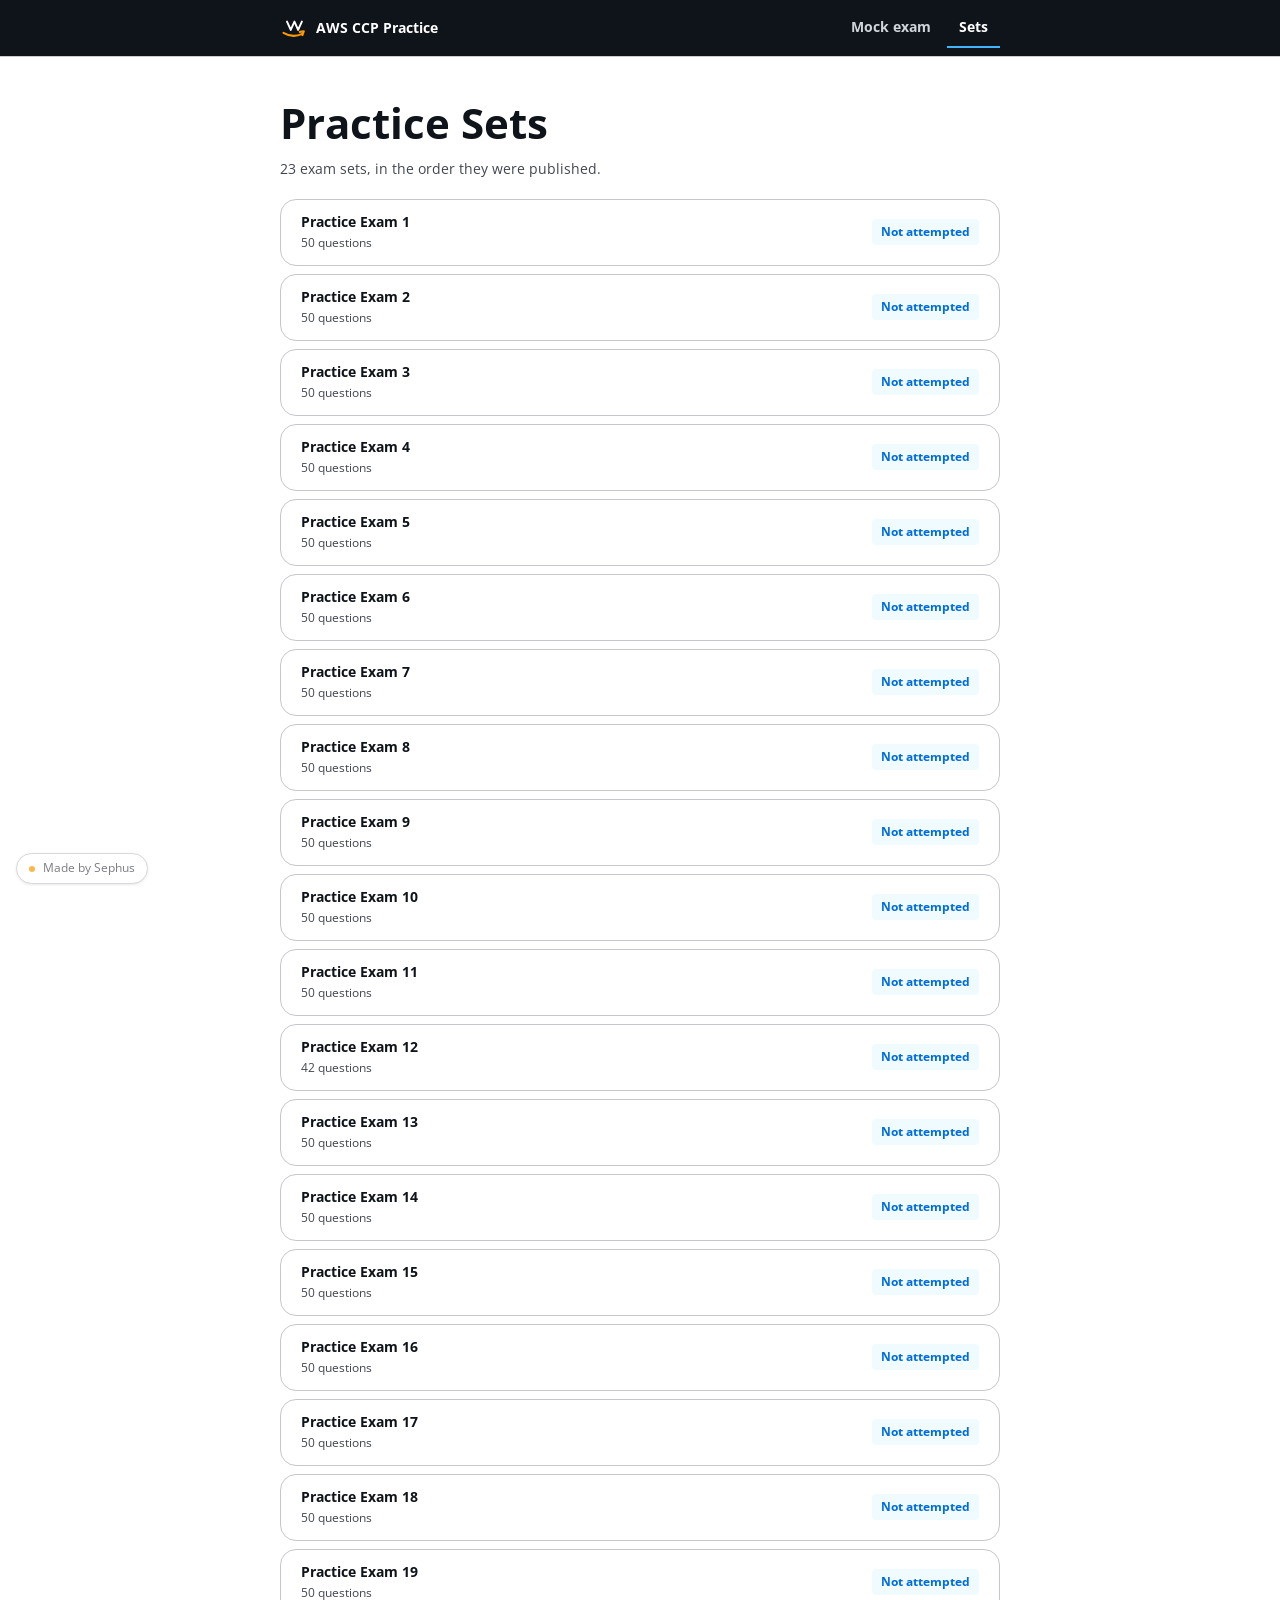
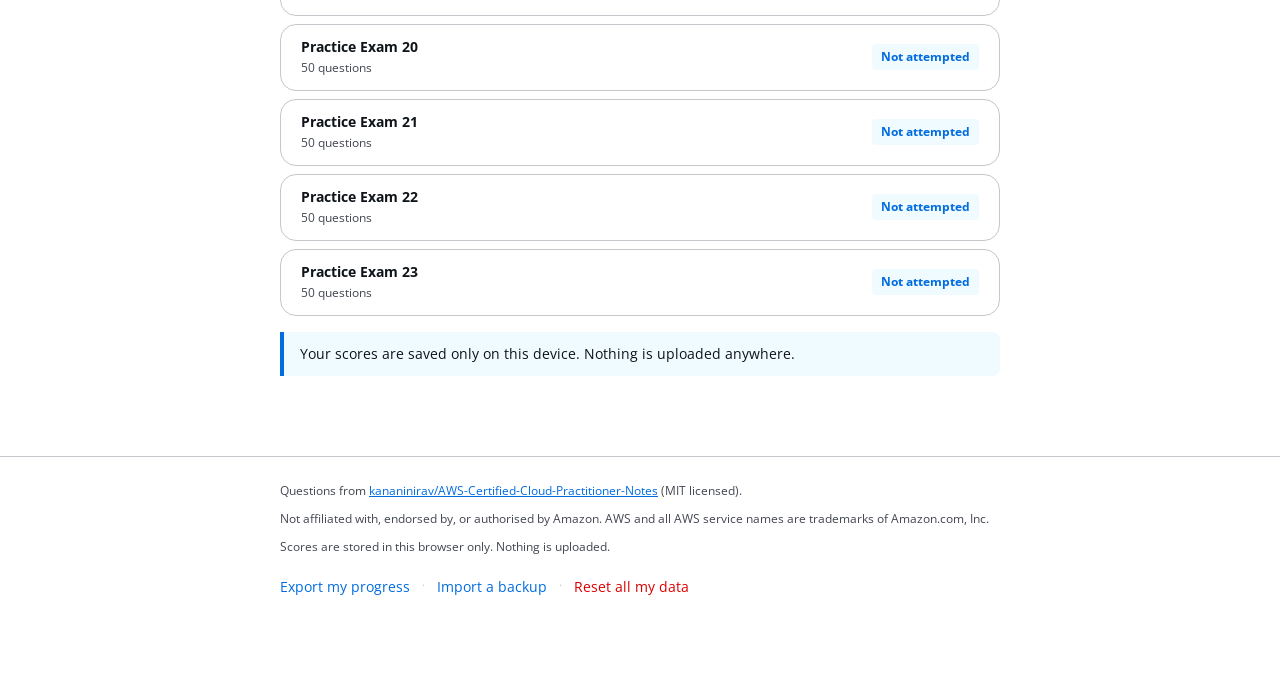
==== commit 2d08293f: "Self-host Open Sans so the Cloudscape typeface works offline Cloudscape's typography token names 'Op" ====
--- a/sets.html
+++ b/sets.html
@@ -9,7 +9,7 @@
 <link rel="manifest" href="manifest.webmanifest">
 <link rel="icon" href="assets/favicon.svg" type="image/svg+xml">
 <link rel="apple-touch-icon" href="assets/icon-192.png">
-<link rel="stylesheet" href="style.css?v=9">
+<link rel="stylesheet" href="style.css?v=12">
 <meta name="apple-mobile-web-app-capable" content="yes">
 <meta name="apple-mobile-web-app-title" content="CCP Practice">
 </head>
@@ -49,6 +49,6 @@
   </div>
 </footer>
 
-<script src="app.js?v=9"></script>
+<script src="app.js?v=12"></script>
 </body>
 </html>
--- a/style.css
+++ b/style.css
@@ -3,18 +3,30 @@
 
    Built on the AWS Cloudscape design system visual foundation.
    https://cloudscape.design/foundation/visual-foundation/
-
-   Custom properties below mirror Cloudscape CTI token names
-   (Category > Type > Item > State), and their values are copied from the official
-   @cloudscape-design/design-tokens package (index-visual-refresh.json) rather than
-   eyeballed. Reference the variables below in component styles; never write raw
-   hex values inline.
-
-   We are not loading Cloudscape's React component library — this is vanilla DOM —
-   so the components here are custom, but they follow Cloudscape's visual specs:
-   pill buttons (radius 20px), 16px containers, 8px inputs, 14px Open Sans body,
-   blue primary actions, and strict light/dark parity.
    ========================================================================== */
+
+/* --- Open Sans (self-hosted) ------------------------------------------------
+   Cloudscape's typography token names 'Open Sans' first, so it is shipped with
+   the app rather than loaded from a third-party CDN: the PWA must render in the
+   intended typeface offline, and this avoids leaking visitor IPs to Google.
+
+   Variable font, latin subset (U+0000-00FF plus common punctuation), one file
+   serving both 400 and 700. font-display: swap means text paints immediately in
+   the fallback and swaps in when ready, so there is no invisible-text flash.
+
+   Path is relative so the GitHub Pages subpath and any future host work unchanged.
+   -------------------------------------------------------------------------- */
+@font-face {
+  font-family: 'Open Sans';
+  font-style: normal;
+  font-weight: 400 700;
+  font-stretch: 100%;
+  font-display: swap;
+  src: url('assets/fonts/open-sans-latin.woff2') format('woff2');
+  unicode-range: U+0000-00FF, U+0131, U+0152-0153, U+02BB-02BC, U+02C6, U+02DA,
+    U+02DC, U+0304, U+0308, U+0329, U+2000-206F, U+20AC, U+2122, U+2191, U+2193,
+    U+2212, U+2215, U+FEFF, U+FFFD;
+}
 
 :root {
   color-scheme: light dark;
@@ -914,12 +926,15 @@
   }
 }
 
-/* Cloudscape Modal: 16px radius, header divider, footer actions. */
+/* Cloudscape Modal: 16px radius, header divider, footer actions.
+   Flex column so the grid scrolls while the header and footer stay in place. */
 .sheet {
   width: 100%;
   max-width: 600px;
   max-height: 85dvh;
-  overflow: auto;
+  display: flex;
+  flex-direction: column;
+  overflow: hidden;
   background: var(--color-background-container-content);
   border-radius: var(--border-radius-container) var(--border-radius-container) 0 0;
   padding: var(--space-l) var(--space-container-horizontal)
@@ -927,6 +942,18 @@
   box-shadow: 0 4px 20px var(--color-shadow-default);
 }
 
+/* The answer grid is the only scrolling region. */
+.sheet .grid {
+  overflow-y: auto;
+  min-height: 0;
+  padding-right: var(--space-xxs);
+}
+
+.sheet h2,
+.sheet-footer {
+  flex: none;
+}
+
 @media (min-width: 600px) {
   .sheet {
     border-radius: var(--border-radius-container);
@@ -993,6 +1020,7 @@
   margin: var(--space-s) 0 0;
   font-size: var(--font-size-body-s);
   color: var(--color-text-body-secondary);
+  flex: none;
 }
 
 .legend-row span {
@@ -1012,6 +1040,41 @@
 .legend-row i[data-state='answered'] {
   background: var(--color-background-item-selected);
   border-color: var(--color-border-item-selected);
+}
+
+/* Mirror the grid's current state: a strong inset ring, so it reads differently
+   from both "answered" and "not answered". */
+.legend-row i[data-state='current'] {
+  background: transparent;
+  border-color: var(--color-border-input-default);
+  box-shadow: inset 0 0 0 2px var(--color-border-item-selected);
+}
+
+.legend-row i[data-state='current'][data-answered='true'] {
+  background: var(--color-background-item-selected);
+  border-color: var(--color-border-item-selected);
+}
+
+/* Modal footer: finish action pushed to the right, with its warning above. */
+.sheet-footer {
+  margin-top: var(--space-m);
+  padding-top: var(--space-m);
+  border-top: 1px solid var(--color-border-divider-default);
+  display: flex;
+  flex-direction: column;
+  align-items: flex-end;
+  gap: var(--space-xs);
+}
+
+.sheet-note {
+  margin: 0;
+  align-self: stretch;
+  font-size: var(--font-size-body-s);
+  color: var(--color-text-body-secondary);
+}
+
+.sheet-footer .btn {
+  min-width: 140px;
 }
 
 /* -------------------------------------------------------------- results */
